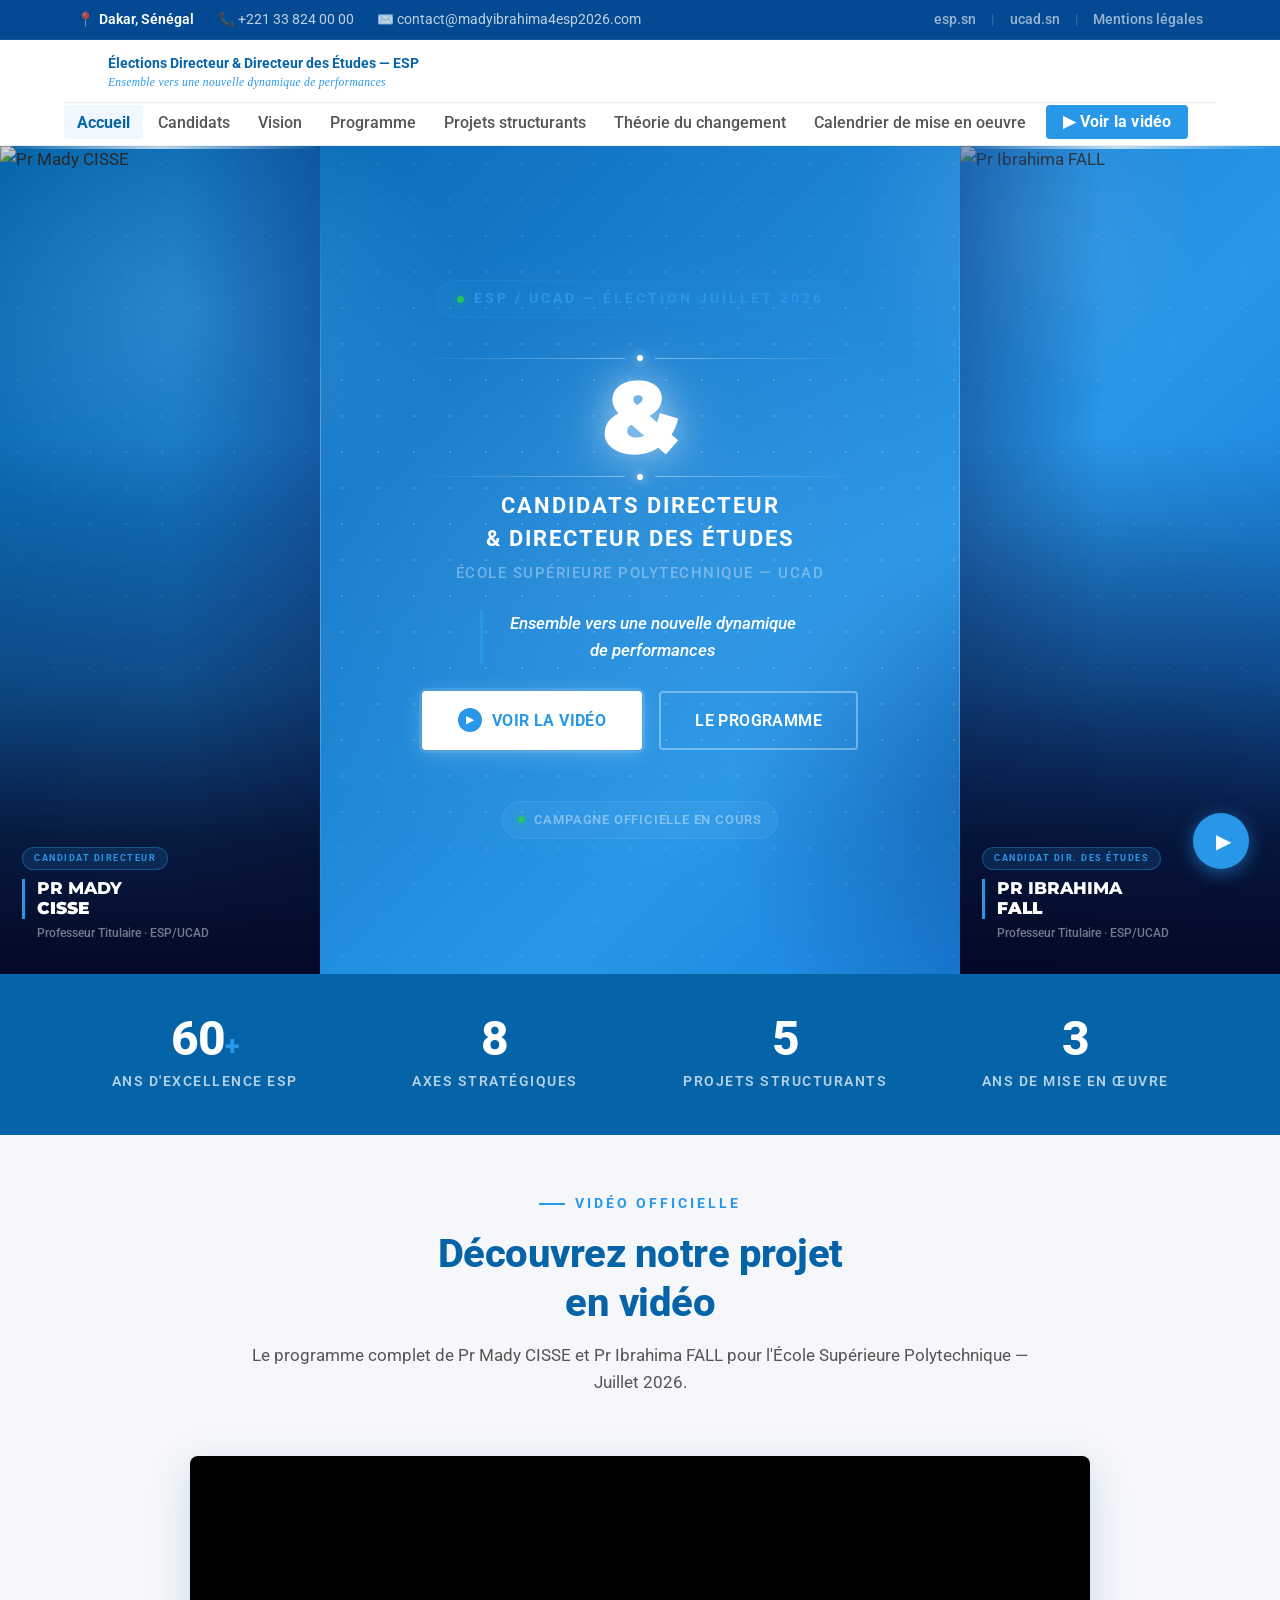
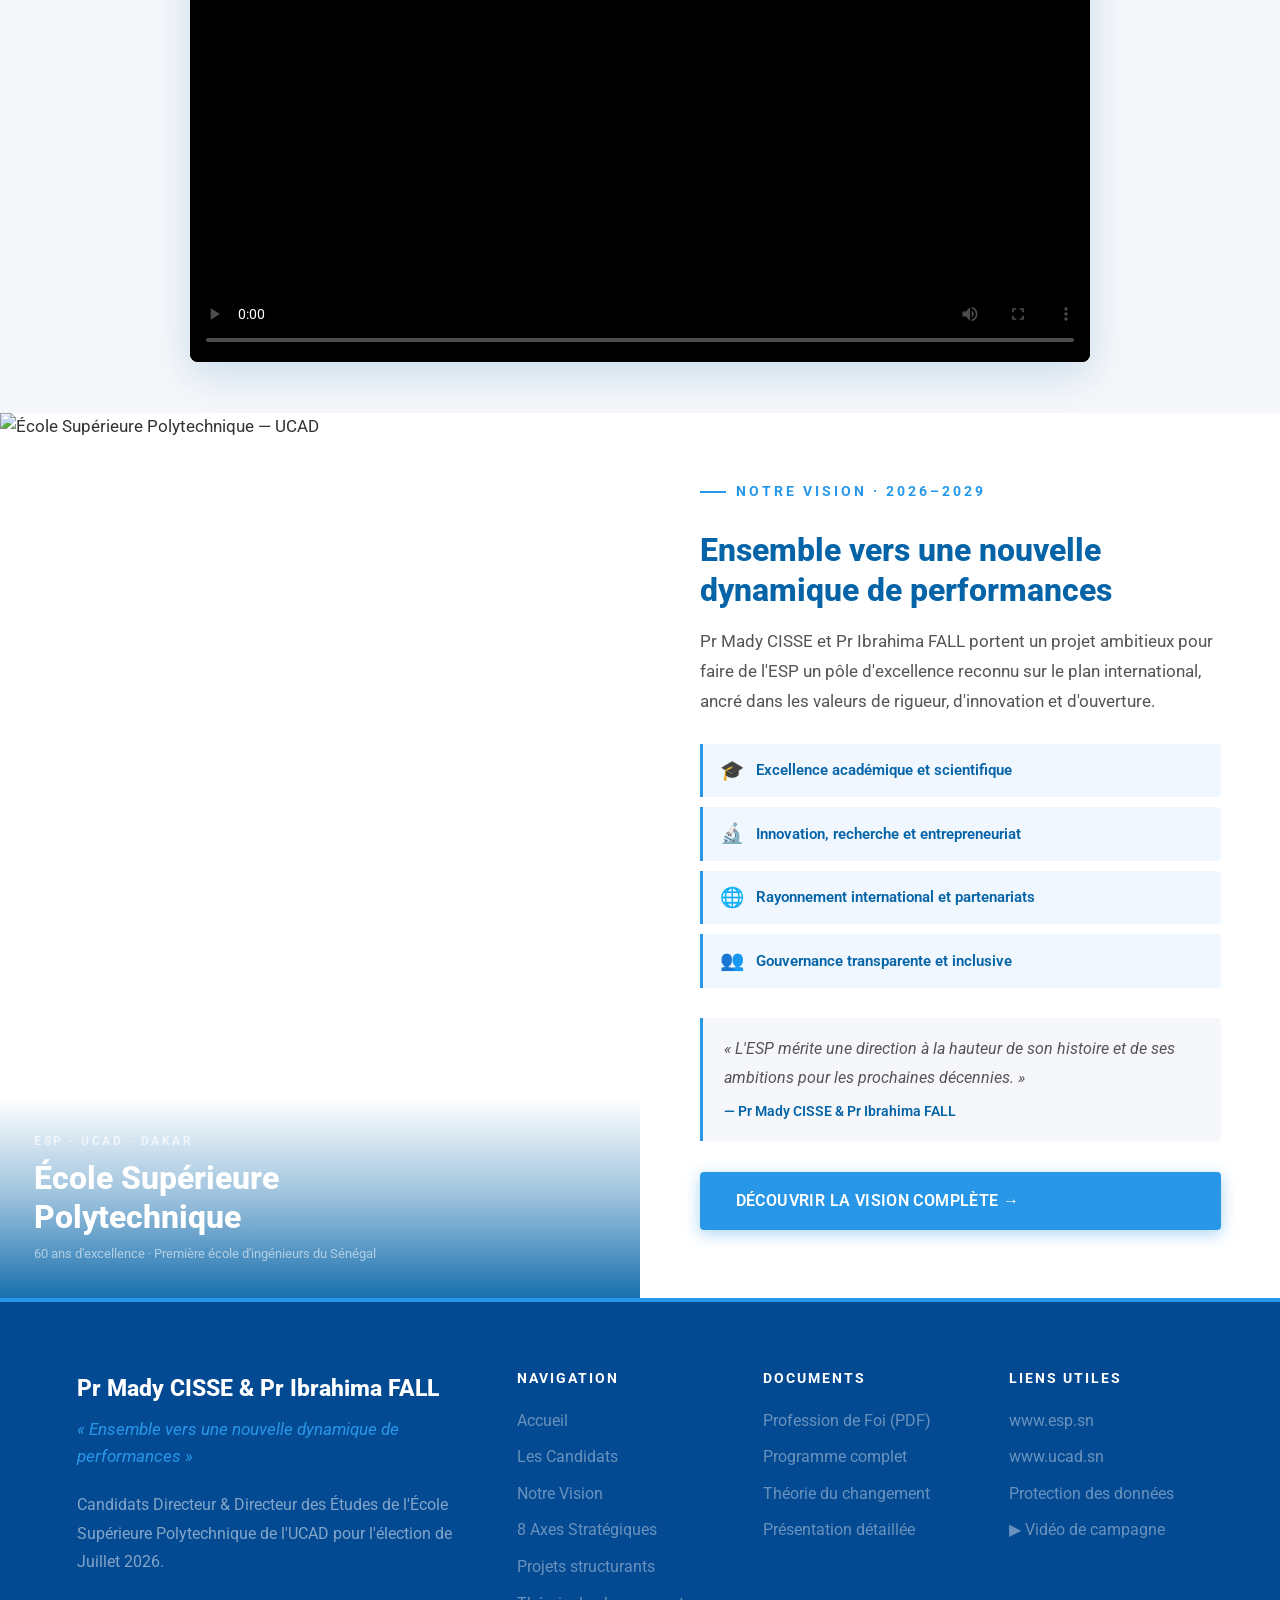
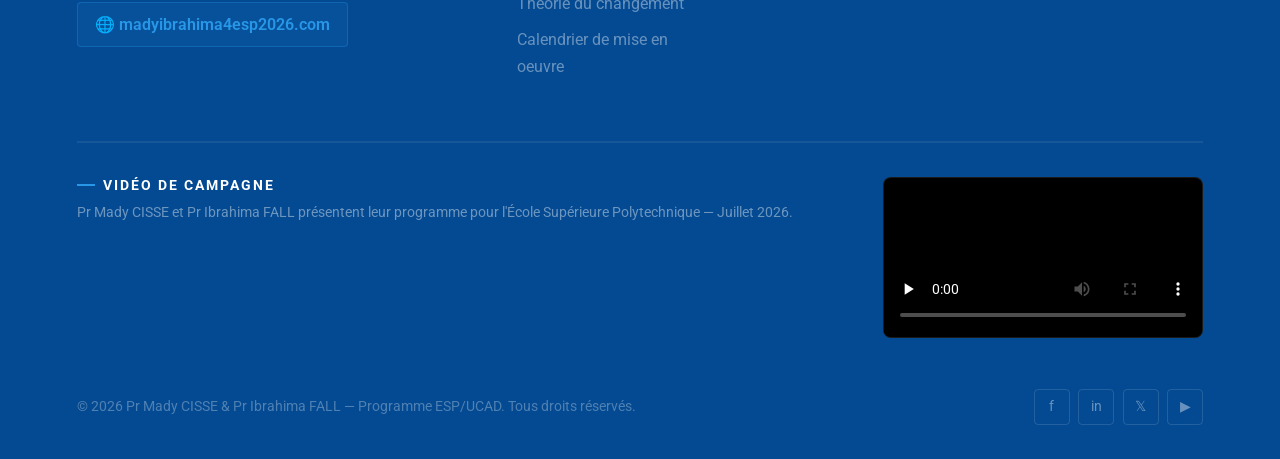
==== index.html @ 5996987d "Add files via upload" ====
<!DOCTYPE html>
<html lang="fr">
<head>
<meta charset="UTF-8">
<meta name="viewport" content="width=device-width, initial-scale=1.0">
<meta http-equiv="X-UA-Compatible" content="IE=edge">
<meta http-equiv="Referrer-Policy" content="strict-origin-when-cross-origin">
<meta http-equiv="Permissions-Policy" content="camera=(), microphone=(), geolocation=(), payment=()">
<title>Pr Mady CISSE & Pr Ibrahima FALL — Programme Officiel ESP/UCAD 2026</title>
<meta name="description" content="Site officiel de campagne de Pr Mady CISSE et Pr Ibrahima FALL, candidats Directeur et Directeur des Études de l'École Supérieure Polytechnique (UCAD) — Juillet 2026.">
<meta name="robots" content="index, follow">
<link rel="canonical" href="https://www.madyibrahima4esp2026.com/">
<meta property="og:type" content="website">
<meta property="og:url" content="https://www.madyibrahima4esp2026.com/">
<meta property="og:title" content="Pr Mady CISSE & Pr Ibrahima FALL — Programme ESP/UCAD 2026">
<meta property="og:description" content="Candidats Directeur & Directeur des Études de l'ESP UCAD. 8 axes stratégiques, 5 projets structurants.">
<meta property="og:locale" content="fr_SN">
<meta name="twitter:card" content="summary_large_image">
<link rel="preconnect" href="https://fonts.googleapis.com">
<link rel="preconnect" href="https://fonts.gstatic.com" crossorigin>
<link href="https://fonts.googleapis.com/css2?family=Montserrat:wght@300;400;600;700;800;900&display=swap" rel="stylesheet">
<link rel="stylesheet" href="styles.css">
</head>
<body>

<!-- ══ TOPBAR ══ -->
<div class="topbar">
  <div class="tb-l">
    <span>📍 <strong>Dakar, Sénégal</strong></span>
    <span>📞 +221 33 824 00 00</span>
    <span>✉️ contact@madyibrahima4esp2026.com</span>
  </div>
  <div class="tb-r">
    <a href="https://www.esp.sn" target="_blank" rel="noopener noreferrer">esp.sn</a>
    <span class="sep">|</span>
    <a href="https://www.ucad.sn" target="_blank" rel="noopener noreferrer">ucad.sn</a>
    <span class="sep">|</span>
    <a href="mentions-legales.html">Mentions légales</a>
  </div>
</div>


<!-- ══ HEADER ══ -->
<header class="site-header">
  <div class="header-inner">
    <a href="index.html" class="brand" aria-label="Accueil">
      <div class="brand-logo">
        <img src="assets/logo.jpg" alt="Logo ESP" onerror="this.style.display='none';this.parentNode.querySelector('.brand-logo-text').style.display='block'">
        <span class="brand-logo-text" style="display:none">ESP</span>
      </div>
      <div class="brand-text">
        <span class="brand-name">Élections Directeur &amp; Directeur des Études — ESP</span>
        <span class="brand-sub">Ensemble vers une nouvelle dynamique de performances</span>
      </div>
    </a>
    <nav aria-label="Navigation principale">
      <ul class="main-nav">
        <li><a href="index.html" class="active">Accueil</a></li>
        <li><a href="candidats.html">Candidats</a></li>
        <li><a href="vision.html">Vision</a></li>
        <li><a href="programme.html">Programme</a></li>
        <li><a href="projets.html">Projets structurants</a></li>
        <li><a href="theorie-du-changement.html">Théorie du changement</a></li>
        <li><a href="theorie-du-changement.html#calendrier">Calendrier de mise en oeuvre</a></li>
        <li><a href="#video" class="cta nav-video">&#9654; Voir la vidéo</a></li>
      </ul>
    </nav>
    <button class="burger" id="menuToggle" aria-label="Ouvrir le menu" aria-expanded="false">
      <span></span><span></span><span></span>
    </button>
  </div>
</header>

<nav class="mobile-nav" id="mobileNav" aria-label="Menu mobile">
  <button class="close-btn" id="closeMenu" aria-label="Fermer">✕</button>
  <a href="index.html">Accueil</a>
  <a href="candidats.html">Les Candidats</a>
  <a href="vision.html">Vision</a>
  <a href="programme.html">Programme</a>
  <a href="projets.html">Projets structurants</a>
  <a href="theorie-du-changement.html">Théorie du changement</a>
  <a href="theorie-du-changement.html#calendrier">Calendrier de mise en oeuvre</a>

</nav>

<!-- ══ HERO ══ -->
<section class="hero" id="top">
  <div class="hero-3col">

    <!-- Photo gauche : Pr Mady CISSE -->
    <div class="h3-photo h3-photo-left">
      <img src="assets/mady2.jpeg" alt="Pr Mady CISSE">
      <div class="h3-photo-grad"></div>
      <div class="h3-photo-info">
        <span class="portrait-tag">Candidat Directeur</span>
        <div class="portrait-name">Pr Mady<br><strong>CISSE</strong></div>
        <div class="portrait-grade">Professeur Titulaire · ESP/UCAD</div>
      </div>
    </div>

    <!-- Centre : contenu -->
    <div class="h3-center">
      <div class="hero-kicker">
        <span class="kicker-pulse"></span>
        ESP / UCAD — Élection Juillet 2026
      </div>
      <div class="h3-divider"><span class="h3-divider-dot"></span></div>
      <div class="h3-ampersand">&amp;</div>
      <div class="h3-divider"><span class="h3-divider-dot"></span></div>
      <h1 class="h3-title">Candidats Directeur<br>&amp; Directeur des Études</h1>
      <p class="h3-school">École Supérieure Polytechnique — UCAD</p>
      <p class="hero-slogan">Ensemble vers une nouvelle dynamique de performances</p>
      <div class="hero-btns" style="justify-content:center;">
        <a href="#video" class="btn btn-play"><span class="play-ic">&#9654;</span> Voir la vidéo</a>
        <a href="programme.html" class="btn btn-outline">Le programme</a>
      </div>
      <div class="h3-live">
        <span class="live-dot"></span>
        <span>Campagne officielle en cours</span>
      </div>
    </div>

    <!-- Photo droite : Pr Ibrahima FALL -->
    <div class="h3-photo h3-photo-right">
      <img src="assets/ibrahima2.jpeg" alt="Pr Ibrahima FALL" style="filter:saturate(.9) brightness(1.02)">
      <div class="h3-photo-grad"></div>
      <div class="h3-photo-info">
        <span class="portrait-tag alt">Candidat Dir. des Études</span>
        <div class="portrait-name">Pr Ibrahima<br><strong>FALL</strong></div>
        <div class="portrait-grade">Professeur Titulaire · ESP/UCAD</div>
      </div>
    </div>

  </div>
</section>

<!-- ══ STATS ══ -->
<section class="stats-bar">
  <div class="stats-grid">
    <div class="stat-card"><div class="stat-num">60<small>+</small></div><div class="stat-label">Ans d'excellence ESP</div></div>
    <div class="stat-card"><div class="stat-num">8</div><div class="stat-label">Axes stratégiques</div></div>
    <div class="stat-card"><div class="stat-num">5</div><div class="stat-label">Projets structurants</div></div>
    <div class="stat-card"><div class="stat-num">3</div><div class="stat-label">Ans de mise en œuvre</div></div>
  </div>
</section>

<!-- ══ VIDEO ══ -->
<section class="section video-section" id="video">
  <div class="container">
    <div class="section-hd center">
      <div class="eyebrow">Vidéo Officielle</div>
      <h2 class="section-title">Découvrez notre projet<br>en vidéo</h2>
      <p class="section-intro">Le programme complet de Pr Mady CISSE et Pr Ibrahima FALL pour l'École Supérieure Polytechnique — Juillet 2026.</p>
    </div>

    <div class="video-wrap reveal">

      <div class="video-embed">
        <video id="mainVideo" controls preload="metadata" poster="video/poster.jpg" loop>
          <source src="video/vid.mp4" type="video/mp4">
          Votre navigateur ne supporte pas la lecture vidéo.
        </video>
      </div>
    

    </div>
  </div>
</section>

<!-- ══ ESP VISION ══ -->
<section class="esp-vis-section reveal" id="institution">
  <div class="esp-vis-layout">

    <!-- Photo ESP -->
    <div class="esp-vis-photo">
      <img src="assets/esp1.jpg" alt="École Supérieure Polytechnique — UCAD" loading="lazy">
      <div class="esp-vis-photo-overlay">
        <div class="esp-vis-photo-tag">ESP · UCAD · Dakar</div>
        <div class="esp-vis-photo-name">École Supérieure<br>Polytechnique</div>
        <div class="esp-vis-photo-sub">60 ans d'excellence · Première école d'ingénieurs du Sénégal</div>
      </div>
    </div>

    <!-- Vision + Slogan -->
    <div class="esp-vis-content">
      <div class="eyebrow">Notre Vision · 2026–2029</div>
      <h2 class="esp-vis-title">Ensemble vers une nouvelle<br>dynamique de performances</h2>
      <p class="esp-vis-intro">Pr Mady CISSE et Pr Ibrahima FALL portent un projet ambitieux pour faire de l'ESP un pôle d'excellence reconnu sur le plan international, ancré dans les valeurs de rigueur, d'innovation et d'ouverture.</p>

      <div class="esp-vis-pillars">
        <div class="esp-vis-pillar">
          <span class="esp-vis-pillar-icon">&#127891;</span>
          <span>Excellence académique et scientifique</span>
        </div>
        <div class="esp-vis-pillar">
          <span class="esp-vis-pillar-icon">&#128300;</span>
          <span>Innovation, recherche et entrepreneuriat</span>
        </div>
        <div class="esp-vis-pillar">
          <span class="esp-vis-pillar-icon">&#127760;</span>
          <span>Rayonnement international et partenariats</span>
        </div>
        <div class="esp-vis-pillar">
          <span class="esp-vis-pillar-icon">&#128101;</span>
          <span>Gouvernance transparente et inclusive</span>
        </div>
      </div>

      <blockquote class="esp-vis-quote">
        « L'ESP mérite une direction à la hauteur de son histoire et de ses ambitions pour les prochaines décennies. »
        <cite>— Pr Mady CISSE &amp; Pr Ibrahima FALL</cite>
      </blockquote>

      <a href="vision.html" class="btn btn-primary">Découvrir la vision complète →</a>
    </div>

  </div>
</section>

<!-- ══ FOOTER ══ -->
<footer>
  <div class="footer-top">
    <div>
      <div class="foot-name">Pr Mady CISSE &amp; Pr Ibrahima FALL</div>
      <div class="foot-tag">« Ensemble vers une nouvelle dynamique de performances »</div>
      <p class="foot-desc">Candidats Directeur &amp; Directeur des Études de l'École Supérieure Polytechnique de l'UCAD pour l'élection de Juillet 2026.</p>
      <a href="https://www.madyibrahima4esp2026.com" class="foot-link" rel="noopener noreferrer">🌐 madyibrahima4esp2026.com</a>
    </div>
    <div class="footer-col">
      <h4>Navigation</h4>
      <ul>
        <li><a href="index.html">Accueil</a></li>
        <li><a href="candidats.html">Les Candidats</a></li>
        <li><a href="vision.html">Notre Vision</a></li>
        <li><a href="programme.html">8 Axes Stratégiques</a></li>
        <li><a href="projets.html">Projets structurants</a></li>
        <li><a href="theorie-du-changement.html">Théorie du changement</a></li>
        <li><a href="theorie-du-changement.html#calendrier">Calendrier de mise en oeuvre</a></li>
      </ul>
    </div>
    <div class="footer-col">
      <h4>Documents</h4>
      <ul>
        <li><a href="documents/profession-de-foi.pdf" target="_blank" rel="noopener noreferrer">Profession de Foi (PDF)</a></li>
        <li><a href="documents/programme-complet.pdf" target="_blank" rel="noopener noreferrer">Programme complet</a></li>
        <li><a href="documents/theorie-du-changement.pdf" target="_blank" rel="noopener noreferrer">Théorie du changement</a></li>
        <li><a href="documents/presentation.pdf" target="_blank" rel="noopener noreferrer">Présentation détaillée</a></li>
        </ul>
    </div>
    <div class="footer-col">
      <h4>Liens utiles</h4>
      <ul>
        <li><a href="https://www.esp.sn" target="_blank" rel="noopener noreferrer">www.esp.sn</a></li>
        <li><a href="https://www.ucad.sn" target="_blank" rel="noopener noreferrer">www.ucad.sn</a></li>
        <li><a href="mentions-legales.html#donnees">Protection des données</a></li>
        <li><a href="index.html#video">&#9654; Vidéo de campagne</a></li>
      </ul>
    </div>
  </div>
  <div class="footer-video">
    <div class="footer-video-info">
      <h4>Vidéo de campagne</h4>
      <p>Pr Mady CISSE et Pr Ibrahima FALL présentent leur programme pour l'École Supérieure Polytechnique — Juillet 2026.</p>
    </div>
    <video controls preload="none" poster="video/poster.jpg">
      <source src="video/vid.mp4" type="video/mp4">
    </video>
  </div>
  <div class="footer-bot">
    <p class="footer-copy">© 2026 Pr Mady CISSE &amp; Pr Ibrahima FALL — Programme ESP/UCAD. Tous droits réservés.</p>
    <div class="socials">
      <a href="#" class="soc" aria-label="Facebook" rel="noopener noreferrer">f</a>
      <a href="#" class="soc" aria-label="LinkedIn" rel="noopener noreferrer">in</a>
      <a href="#" class="soc" aria-label="Twitter / X" rel="noopener noreferrer">𝕏</a>
      <a href="#" class="soc" aria-label="YouTube" rel="noopener noreferrer">▶</a>
    </div>
  </div>
</footer>

<!-- ══ VIDEO MODAL ══ -->
<div class="video-modal-overlay" id="videoModal" role="dialog" aria-modal="true" aria-labelledby="videoModalTitle">
  <div class="video-modal-box">
    <div class="video-modal-icon">&#9654;</div>
    <h3 id="videoModalTitle">Découvrez notre programme en vidéo</h3>
    <p>Pr Mady CISSE et Pr Ibrahima FALL vous présentent leur vision pour l'École Supérieure Polytechnique — Juillet 2026.</p>
    <div class="video-modal-btns">
      <button class="btn btn-primary video-modal-watch" id="watchVideoBtn">&#9654; Regarder maintenant</button>
      <button class="btn btn-outline-dark video-modal-later" id="laterVideoBtn">Plus tard</button>
    </div>
  </div>
</div>

<script src="main.js" defer></script>
<a href="#video" class="float-vid" aria-label="Voir la vidéo"></a>
</body>
</html>
---- styles.css ----
@import url('https://fonts.googleapis.com/css2?family=Playfair+Display:ital@1&family=Roboto:wght@300;400;500;700;900&display=swap');

/* ═══════════════════════════════════════════════════════════════════
   CHARTE GRAPHIQUE ESP — Couleurs officielles + typographie esp.sn
   Police : système (identique à Hello Elementor / esp.sn)
   Couleurs ESP : #0564A8 dominant · #2897e8 bleu vif · #044a92 bleu profond · #fff · #333
═══════════════════════════════════════════════════════════════════ */

:root {
  --esp-navy:      #0564A8;
  --esp-navy-dark: #044a92;
  --esp-navy-mid:  #1278cc;
  --esp-blue:      #2897e8;
  --esp-blue-dark: #0564A8;
  --esp-blue-pale: #e8f4fd;
  --esp-blue-bg:   #f0f7ff;
  --white:    #ffffff;
  --black:    #000000;
  --text:     #333333;
  --text-mid: #555555;
  --text-lt:  #777777;
  --gray-50:  #fafafa;
  --gray-100: #f5f7fa;
  --gray-200: #ebeef3;
  --gray-300: #d4dde8;
  --border:   #dde3ef;
  --font: "Roboto", -apple-system, BlinkMacSystemFont, "Segoe UI",
          "Helvetica Neue", Arial, "Noto Sans", sans-serif;
  --text-xs:  0.8rem;
  --text-sm:  0.9375rem;
  --text-base: 1rem;
  --text-lg:  1.2rem;
  --text-xl:  1.375rem;
  --text-2xl: 1.625rem;
  --text-3xl: 2rem;
  --text-4xl: 2.375rem;
  --text-5xl: 2.875rem;
  --lh-text:  1.6;
  --lh-head:  1.2;
  --r:    4px;
  --r-lg: 8px;
  --shadow-sm: 0 1px 4px rgba(5,100,168,.08);
  --shadow:    0 4px 20px rgba(5,100,168,.12);
  --shadow-lg: 0 12px 40px rgba(5,100,168,.18);
}

/* ── Reset ── */
*, *::before, *::after { margin:0; padding:0; box-sizing:border-box; }
html { scroll-behavior:smooth; font-size:17px; }
body {
  font-family: var(--font);
  font-size: var(--text-base);
  color: var(--text);
  background: var(--white);
  line-height: var(--lh-text);
  overflow-x: clip;
  -webkit-font-smoothing: antialiased;
}
img { max-width:100%; display:block; }
a { color: inherit; text-decoration: none; }
h1,h2,h3,h4,h5,h6 {
  font-family: var(--font);
  line-height: var(--lh-head);
  font-weight: 700;
  color: var(--black);
}

/* ════════════════════════════════════
   TOPBAR
════════════════════════════════════ */
.topbar {
  background: var(--esp-navy-dark);
  color: rgba(255,255,255,.75);
  font-size: var(--text-xs);
  padding: .5rem 6%;
  display: flex;
  justify-content: space-between;
  align-items: center;
  border-bottom: 1px solid rgba(255,255,255,.08);
}
.tb-l { display:flex; align-items:center; gap:1.4rem; flex-wrap:wrap; }
.tb-l span { display:flex; align-items:center; gap:5px; }
.tb-l strong { color:var(--white); font-weight:600; }
.tb-r { display:flex; align-items:center; gap:.9rem; }
.tb-r a {
  color:rgba(255,255,255,.6);
  font-size:var(--text-xs);
  font-weight:500;
  transition:color .15s;
}
.tb-r a:hover { color:var(--esp-blue); }
.tb-r .sep { color:rgba(255,255,255,.2); }

/* ════════════════════════════════════
   HEADER
════════════════════════════════════ */
.site-header {
  background: var(--white);
  position: sticky;
  top: 0;
  z-index: 300;
  box-shadow: 0 2px 12px rgba(5,100,168,.1);
  border-bottom: 1px solid var(--gray-200);
}
.header-inner {
  max-width: 1280px;
  margin: 0 auto;
  padding: .9rem 5%;
  display: flex;
  align-items: center;
  justify-content: space-between;
  gap: 1.5rem;
}
.brand { display: flex; align-items: center; gap: 12px; min-width:0; overflow:hidden; }
.brand-logo {
  height: 48px; width: auto; flex-shrink: 0;
  display: flex; align-items: center; justify-content: center;
}
.brand-logo img { height: 48px; width: auto; object-fit: contain; display: block; }
.brand-logo-text { font-size: .95rem; font-weight: 800; color: var(--white); letter-spacing: 1px; }
.brand-text { display:flex; flex-direction:column; min-width:0; overflow:hidden; }
.brand-name { font-size: var(--text-sm); font-weight: 700; color: var(--esp-navy); line-height: 1.3; white-space:nowrap; overflow:hidden; text-overflow:ellipsis; }
.brand-sub { font-size: var(--text-xs); color: var(--esp-blue); margin-top: 2px; font-family: Georgia, 'Times New Roman', serif; font-style: italic; letter-spacing: .3px; }
.main-nav { display:flex; list-style:none; align-items:center; gap:.05rem; flex-wrap:nowrap; }
.main-nav a {
  color: var(--text-mid);
  font-size: .78rem;
  font-weight: 500;
  padding: .5rem .65rem;
  border-radius: var(--r);
  transition: all .15s;
}
.main-nav a:hover { color:var(--esp-navy); background:var(--esp-blue-bg); }
.main-nav a.active { color:var(--esp-navy); background:var(--esp-blue-bg); font-weight:700; }
.main-nav a.cta {
  background: var(--esp-navy); color: var(--white);
  padding: .5rem 1rem; font-weight: 600; margin-left: .3rem;
}
.main-nav a.cta:hover { background: var(--esp-navy-dark); }
.main-nav a.cta.active { background: var(--esp-navy-dark); }

/* ── Nav video CTA — pulsing ring ── */
.main-nav a.nav-video {
  background: var(--esp-blue) !important;
  color: var(--white) !important;
  padding: .45rem 1rem !important;
  font-weight: 700 !important;
  letter-spacing: .2px;
  animation: nav-vid-ring 2.6s ease-in-out infinite;
}
.main-nav a.nav-video:hover {
  background: var(--esp-blue-dark) !important;
  animation: none;
  transform: translateY(-1px);
  box-shadow: 0 4px 18px rgba(40,151,232,.55);
}
@keyframes nav-vid-ring {
  0%   { box-shadow: 0 0 0 0 rgba(40,151,232,.65); }
  60%  { box-shadow: 0 0 0 8px rgba(40,151,232,0); }
  100% { box-shadow: 0 0 0 0 rgba(40,151,232,0); }
}
.mobile-nav a.nav-video {
  background: var(--esp-blue) !important;
  color: var(--white) !important;
  font-weight: 700 !important;
  border-radius: var(--r);
}
.burger {
  display:none; flex-direction:column; gap:5.5px;
  cursor:pointer; padding:10px; background:none; border:none;
  border-radius:8px; transition:background .2s;
}
.burger:hover { background:rgba(5,100,168,.07); }
.burger span {
  width:24px; height:2.5px; background:var(--esp-navy);
  border-radius:3px; display:block;
  transition:transform .3s ease, opacity .2s ease, width .25s ease;
}
.burger.open span:nth-child(1) { transform:translateY(8px) rotate(45deg); }
.burger.open span:nth-child(2) { opacity:0; width:0; }
.burger.open span:nth-child(3) { transform:translateY(-8px) rotate(-45deg); }

/* Backdrop */
html.menu-open body { overflow: clip; }

.mobile-overlay {
  position:fixed; inset:0;
  background:rgba(0,8,32,.5);
  z-index:399;
  opacity:0; visibility:hidden;
  transition:opacity .35s, visibility .35s;
  backdrop-filter:blur(3px);
  -webkit-backdrop-filter:blur(3px);
}
.mobile-overlay.open { opacity:1; visibility:visible; }

/* Panneau latéral */
.mobile-nav {
  position:fixed; top:0; right:0;
  height:100vh;
  height:100dvh;
  width:min(300px, 86vw);
  background:var(--white); z-index:400;
  display:flex; flex-direction:column;
  transform:translateX(105%);
  visibility:hidden;
  transition:transform .35s cubic-bezier(.4,0,.2,1), visibility .35s;
  box-shadow:-6px 0 30px rgba(0,8,32,.18);
  overflow-y:auto;
  overflow-x:hidden;
  overscroll-behavior-y:contain;
  -webkit-overflow-scrolling:touch;
  padding-bottom:max(1.5rem, env(safe-area-inset-bottom));
}
.mobile-nav.open { transform:translateX(0); visibility:visible; }

/* En-tête du panneau */
.mob-nav-hd {
  display:flex; align-items:center; justify-content:space-between;
  padding:1rem 1.2rem;
  background:var(--esp-navy);
  flex-shrink:0;
}
.mob-nav-brand { color:var(--white); }
.mob-nav-brand strong { display:block; font-size:.85rem; font-weight:700; letter-spacing:.04em; }
.mob-nav-brand span {
  display:block;
  font-family:'Playfair Display', Georgia, serif;
  font-style:italic;
  font-size:.78rem;
  color:rgba(255,255,255,.82);
  font-weight:400;
  margin-top:4px;
  letter-spacing:.02em;
  line-height:1.35;
}

/* Bouton fermer */
.close-btn {
  width:32px; height:32px;
  background:rgba(255,255,255,.15); border:1px solid rgba(255,255,255,.2);
  border-radius:50%;
  font-size:.95rem; cursor:pointer; color:var(--white);
  display:flex; align-items:center; justify-content:center;
  transition:background .2s;
  flex-shrink:0;
}
.close-btn:hover { background:rgba(255,255,255,.3); }

/* Liens */
.mobile-nav a {
  display:flex; align-items:center; justify-content:space-between;
  padding:.7rem 1.2rem;
  border-bottom:1px solid var(--gray-100);
  color:var(--text); font-size:.9rem; font-weight:600;
  transition:background .15s, color .15s, padding-left .2s;
}
.mobile-nav a::after { content:'›'; font-size:1.2rem; color:var(--esp-blue); opacity:.5; }
.mobile-nav a:hover { background:var(--esp-blue-bg); color:var(--esp-navy); padding-left:1.6rem; }
.mobile-nav a.active { color:var(--esp-blue); background:var(--esp-blue-bg); }

/* CTA */
.mobile-nav a.cta {
  margin:.8rem 1.2rem 1rem;
  padding:.75rem 1.2rem;
  background:var(--esp-navy); color:var(--white) !important;
  border-radius:var(--r-lg);
  justify-content:center;
  font-size:.9rem;
  border-bottom:none;
}
.mobile-nav a.cta::after { display:none; }
.mobile-nav a.cta:hover { background:var(--esp-blue); padding-left:1.2rem; }

/* ════════════════════════════════════
   HERO
════════════════════════════════════ */
@keyframes pulse { 0%,100%{opacity:1} 50%{opacity:.4} }

@keyframes hero-orb-drift {
  0%,100% { transform: translate(0, 0) scale(1); }
  33%      { transform: translate(30px, -20px) scale(1.08); }
  66%      { transform: translate(-20px, 15px) scale(.95); }
}
.hero {
  position: relative;
  background: linear-gradient(135deg, #0564A8 0%, #1478c8 30%, #2897e8 65%, #0c72d4 100%);
  overflow: hidden;
  min-height: 88vh;
  display: flex;
  align-items: stretch;
}
/* Orbes lumineux animés */
.hero::before {
  content: '';
  position: absolute; inset: 0;
  background:
    radial-gradient(ellipse 700px 500px at 50% 50%,  rgba(255,255,255,.07) 0%, transparent 65%),
    radial-gradient(ellipse 500px 400px at 15% 20%,  rgba(90,180,245,.35) 0%, transparent 55%),
    radial-gradient(ellipse 600px 500px at 85% 80%,  rgba(13,60,130,.55)  0%, transparent 60%),
    radial-gradient(ellipse 350px 350px at 80% 10%,  rgba(255,255,255,.1) 0%, transparent 50%);
  pointer-events: none;
  animation: hero-orb-drift 12s ease-in-out infinite;
}
/* Grille de points décorative */
.hero::after {
  content: '';
  position: absolute; inset: 0;
  background-image:
    radial-gradient(circle, rgba(255,255,255,.18) 1px, transparent 1px);
  background-size: 36px 36px;
  pointer-events: none; z-index: 1;
  mask-image: radial-gradient(ellipse 80% 80% at 50% 50%, black 30%, transparent 100%);
  -webkit-mask-image: radial-gradient(ellipse 80% 80% at 50% 50%, black 30%, transparent 100%);
}

/* ── Hero 3 colonnes ── */
.hero-3col {
  position: relative; z-index: 2;
  width: 100%; min-height: 92vh;
  display: grid;
  grid-template-columns: clamp(230px, 26%, 320px) 1fr clamp(230px, 26%, 320px);
  align-items: stretch;
}

/* ── Photos latérales ── */
.h3-photo { position: relative; overflow: hidden; }

/* Accent top blanc nacré */
.h3-photo::before {
  content: '';
  position: absolute; top: 0; left: 0; right: 0; height: 3px;
  background: linear-gradient(90deg, transparent, rgba(255,255,255,.7), transparent);
  z-index: 4;
}
/* Vignette bords intérieurs */
.h3-photo-left::after {
  content: '';
  position: absolute; inset: 0;
  background: linear-gradient(to left, rgba(13,60,130,.5) 0%, transparent 45%);
  pointer-events: none; z-index: 2;
}
.h3-photo-right::after {
  content: '';
  position: absolute; inset: 0;
  background: linear-gradient(to right, rgba(13,60,130,.5) 0%, transparent 45%);
  pointer-events: none; z-index: 2;
}
.h3-photo img {
  width: 100%; height: 100%;
  object-fit: cover; object-position: top center;
  display: block;
  transition: transform .7s cubic-bezier(.25,.46,.45,.94);
  filter: brightness(.85) contrast(1.05) saturate(.95);
}
.h3-photo:hover img {
  transform: scale(1.06);
  filter: brightness(.95) contrast(1.05) saturate(1);
}

/* Dégradé bas */
.h3-photo-grad {
  position: absolute; bottom: 0; left: 0; right: 0; height: 65%;
  background: linear-gradient(to top,
    rgba(4,8,38,1) 0%,
    rgba(4,8,38,.85) 25%,
    rgba(4,8,38,.4) 55%,
    transparent 100%);
  pointer-events: none; z-index: 3;
}

/* Infos bas de photo */
.h3-photo-info {
  position: absolute; bottom: 0; left: 0; right: 0;
  padding: 1.2rem 1.3rem 1.8rem;
  z-index: 4;
}
.h3-photo-info .portrait-tag { margin-bottom: .55rem; }
.h3-photo-info .portrait-name {
  font-size: 1rem;
  border-left: 3px solid var(--esp-blue);
  padding-left: .7rem;
  margin-bottom: .3rem;
}
.h3-photo-info .portrait-grade {
  padding-left: calc(.7rem + 3px);
  font-size: .72rem; color: rgba(255,255,255,.45);
}

/* ── Colonne centre ── */
.h3-center {
  display: flex; flex-direction: column;
  align-items: center; justify-content: center;
  text-align: center;
  padding: 3rem 2.2rem;
  position: relative;
}
/* Séparateurs verticaux blanc nacré */
.h3-center::before, .h3-center::after {
  content: '';
  position: absolute; top: 8%; bottom: 8%; width: 1px;
  background: linear-gradient(to bottom,
    transparent 0%,
    rgba(255,255,255,.25) 30%,
    rgba(255,255,255,.25) 70%,
    transparent 100%);
}
.h3-center::before { left: 0; }
.h3-center::after  { right: 0; }

/* Diviseur décoratif */
.h3-divider {
  display: flex; align-items: center; gap: .7rem;
  width: 80%; margin: .6rem 0;
}
.h3-divider::before, .h3-divider::after {
  content: ''; flex: 1; height: 1px;
  background: linear-gradient(to right, transparent, rgba(255,255,255,.4));
}
.h3-divider::after {
  background: linear-gradient(to left, transparent, rgba(255,255,255,.4));
}
.h3-divider-dot {
  width: 6px; height: 6px; border-radius: 50%;
  background: #fff;
  box-shadow: 0 0 10px rgba(255,255,255,.8), 0 0 22px rgba(255,255,255,.4);
  flex-shrink: 0;
}

/* Grand & blanc lumineux */
.h3-ampersand {
  font-family: 'Montserrat', var(--font);
  font-size: clamp(4rem, 8vw, 7.5rem);
  font-weight: 900; line-height: .9;
  color: #fff;
  filter: drop-shadow(0 0 18px rgba(255,255,255,.5)) drop-shadow(0 0 40px rgba(255,255,255,.2));
  margin: 0; letter-spacing: -2px;
}

/* Titre */
.h3-title {
  font-family: var(--font);
  font-size: clamp(1.1rem, 1.7vw, 1.45rem);
  font-weight: 700; color: var(--white);
  line-height: 1.5; margin-bottom: .4rem;
  text-transform: uppercase; letter-spacing: 2px;
}
.h3-school {
  font-size: .88rem; color: rgba(255,255,255,.35);
  font-weight: 500; margin-bottom: 1.4rem;
  text-transform: uppercase; letter-spacing: 1.5px;
}

/* Slogan dans le centre */
.h3-center .hero-slogan {
  font-size: 1rem;
  max-width: 320px;
  margin-bottom: 1.6rem;
}

/* Badge live */
.h3-live {
  display: inline-flex; align-items: center; gap: .5rem;
  margin-top: 1rem;
  font-size: .78rem; color: rgba(255,255,255,.4);
  background: rgba(255,255,255,.04);
  border: 1px solid rgba(255,255,255,.08);
  padding: .45rem .9rem; border-radius: 100px; font-weight: 600;
  letter-spacing: .8px; text-transform: uppercase;
}

.hero-content {
  position: relative; z-index: 2;
  max-width: 1280px; margin: 0 auto; padding: 0 6%; width: 100%;
  display: grid; grid-template-columns: 1fr clamp(320px, 44%, 520px);
  gap: 2.5rem; align-items: center;
  min-height: 88vh;
}
.hero-left { padding: 4.5rem 0; min-width: 0; overflow: hidden; }

.hero-kicker {
  display: inline-flex; align-items: center; gap: 10px;
  font-size: var(--text-xs); font-weight: 700;
  text-transform: uppercase; letter-spacing: 3px;
  color: var(--esp-blue); margin-bottom: 1.6rem;
  padding: .4rem 1.1rem;
  background: rgba(40,151,232,.1);
  border: 1px solid rgba(40,151,232,.25);
  border-radius: 100px;
}
.kicker-pulse {
  width: 7px; height: 7px;
  background: #22c55e; border-radius: 50%;
  box-shadow: 0 0 8px rgba(34,197,94,.7);
  animation: pulse 2s infinite; flex-shrink: 0;
}
.hero-title {
  font-family: 'Montserrat', var(--font);
  font-size: clamp(1.8rem, 3.5vw, 3rem);
  color: var(--white); font-weight: 900;
  line-height: 1.05; letter-spacing: -1px;
  margin-bottom: 1.2rem;
}
.ht-prenom {
  display: block; font-weight: 700; font-size: .52em;
  color: rgba(255,255,255,.5); letter-spacing: 7px;
  text-transform: uppercase; margin-bottom: .06em;
  font-family: 'Montserrat', var(--font);
}
.ht-nom {
  display: block; font-weight: 900;
  text-transform: uppercase; color: var(--white); line-height: 1;
}
.ht-amp {
  display: block; font-family: 'Montserrat', var(--font);
  font-weight: 300; font-size: .3em;
  color: var(--esp-blue); letter-spacing: 8px;
  text-transform: uppercase; margin: .45em 0;
}
.hero-role {
  font-size: var(--text-sm); color: rgba(255,255,255,.5);
  margin-bottom: 1.4rem; padding-bottom: 1.4rem;
  border-bottom: 1px solid rgba(255,255,255,.08); line-height: 1.75;
}
.hero-role strong { color: rgba(255,255,255,.75); font-weight: 600; }
.hero-slogan {
  font-size: var(--text-lg); font-weight: 500; font-style: italic;
  color: var(--white); line-height: 1.6;
  margin: 0 0 1.8rem; padding-left: 1.3rem;
  border-left: 3px solid var(--esp-blue);
  max-width: 500px;
}
.hero-btns { display: flex; gap: 1rem; flex-wrap: wrap; margin-bottom: 2rem; width: 100%; }
.btn {
  display: inline-flex; align-items:center; gap:8px;
  padding: .85rem 2rem; border-radius: var(--r);
  font-size: var(--text-sm); font-weight: 600;
  transition: all .2s; border: 2px solid transparent;
  cursor: pointer; text-transform: uppercase; letter-spacing: .4px;
}
.btn-primary { background: var(--esp-blue); color: var(--white); border-color: var(--esp-blue); box-shadow: 0 4px 16px rgba(40,151,232,.4); }
.btn-primary:hover { background: var(--esp-blue-dark); border-color: var(--esp-blue-dark); transform: translateY(-2px); box-shadow: 0 6px 22px rgba(40,151,232,.5); }
.btn-outline { background: transparent; color: var(--white); border-color: rgba(255,255,255,.35); }
.btn-outline:hover { border-color: var(--white); background: rgba(255,255,255,.06); }

/* ── Hero bouton vidéo ── */
.btn-play {
  background: var(--white);
  color: var(--esp-blue);
  border-color: var(--white);
  font-weight: 700;
  gap: 10px;
  box-shadow: 0 4px 22px rgba(255,255,255,.22), 0 0 0 3px rgba(255,255,255,.1);
  animation: play-btn-glow 3s ease-in-out infinite;
}
.btn-play:hover {
  background: rgba(255,255,255,.92);
  color: var(--esp-blue-dark);
  transform: translateY(-2px);
  animation: none;
  box-shadow: 0 8px 32px rgba(255,255,255,.35);
}
.btn-play .play-ic {
  width: 24px; height: 24px;
  background: var(--esp-blue);
  color: var(--white);
  border-radius: 50%;
  display: inline-flex; align-items: center; justify-content: center;
  font-size: .6rem;
  flex-shrink: 0;
  transition: background .2s;
}
.btn-play:hover .play-ic { background: var(--esp-blue-dark); }
@keyframes play-btn-glow {
  0%,100% { box-shadow: 0 4px 22px rgba(255,255,255,.22), 0 0 0 3px rgba(255,255,255,.10); }
  50%     { box-shadow: 0 4px 28px rgba(255,255,255,.38), 0 0 0 5px rgba(255,255,255,.18); }
}

.hero-meta {
  display: flex; flex-wrap: wrap;
  border: 1px solid rgba(255,255,255,.08);
  border-radius: var(--r); overflow: hidden;
  background: rgba(255,255,255,.03);
  max-width: 440px;
}
.hero-meta-item {
  flex: 1; padding: .85rem 1.2rem;
  border-right: 1px solid rgba(255,255,255,.08);
  min-width: 100px;
}
.hero-meta-item:last-child { border-right: none; }
.hero-meta-label {
  font-size: 10px; color: rgba(255,255,255,.35);
  text-transform: uppercase; letter-spacing: 1.5px;
  font-weight: 700; margin-bottom: 3px;
}
.hero-meta-value { color: var(--white); font-size: var(--text-sm); font-weight: 700; }

/* Hero droite — portraits candidats */
.hero-right {
  display: flex; flex-direction: column;
  gap: .9rem; align-self: stretch;
  padding: 3rem 0;
}
.hero-portraits {
  display: grid; grid-template-columns: 1fr 1fr;
  gap: .9rem; flex: 1;
  align-items: start;
}

/* Carte portrait */
.hero-portrait {
  display: flex; flex-direction: column;
  border-radius: var(--r-lg);
  overflow: hidden;
  background: rgba(255,255,255,.05);
  border: 1px solid rgba(255,255,255,.1);
  box-shadow: 0 8px 36px rgba(0,0,0,.45);
  transition: transform .3s ease, box-shadow .3s ease;
}
.hero-portrait:hover {
  transform: translateY(-6px);
  box-shadow: 0 20px 55px rgba(0,0,0,.6);
}
.hero-portrait:first-child { border-top: 3px solid var(--esp-blue); }
.hero-portrait.alt {
  border-top: 3px solid rgba(255,255,255,.25);
}

/* Zone photo */
.hero-portrait-img {
  position: relative;
  height: 290px;
  background: #0a0e28;
  overflow: hidden;
  flex-shrink: 0;
}
/* Numéro badge */
.hero-portrait:first-child .hero-portrait-img::before,
.hero-portrait.alt .hero-portrait-img::before {
  content: none;
}
.hero-portrait-img img {
  width: 100%; height: 100%;
  object-fit: cover; object-position: top center;
  transition: transform .45s ease;
}
.hero-portrait:hover .hero-portrait-img img { transform: scale(1.05); }
.hero-portrait::after { display: none; }

/* Section info sous la photo */
.hero-portrait-info {
  padding: .9rem 1rem 1.1rem;
  background: rgba(10,14,45,.78);
  border-top: 1px solid rgba(255,255,255,.07);
}
.portrait-tag {
  display: inline-block; font-size: 9px; font-weight: 700;
  text-transform: uppercase; letter-spacing: 1.5px;
  color: var(--esp-blue); background: rgba(40,151,232,.15);
  border: 1px solid rgba(40,151,232,.35);
  padding: .2rem .65rem; border-radius: 100px; margin-bottom: .5rem;
}
.portrait-tag.alt {
  color: var(--esp-blue);
  background: rgba(40,151,232,.15);
  border-color: rgba(40,151,232,.35);
}
.portrait-name {
  font-family: 'Montserrat', var(--font);
  font-size: 1.05rem; color: var(--white);
  font-weight: 800; line-height: 1.15;
  text-transform: uppercase;
}
.portrait-name strong { font-weight: 900; }
.portrait-grade {
  font-size: 10px; color: rgba(255,255,255,.38);
  margin-top: 4px; font-weight: 500;
}
.hero-right-badge {
  display: flex; align-items: center; gap: .6rem;
  font-size: var(--text-xs); color: rgba(255,255,255,.4);
  background: rgba(255,255,255,.04);
  border: 1px solid rgba(255,255,255,.07);
  padding: .6rem 1rem; border-radius: var(--r); font-weight: 600;
}
.live-dot {
  width: 7px; height: 7px; background: #22c55e;
  border-radius: 50%; box-shadow: 0 0 8px rgba(34,197,94,.6);
  animation: pulse 2s infinite; flex-shrink: 0;
}

/* ════════════════════════════════════
   PAGE BANNER — bandeau des pages internes
════════════════════════════════════ */
.page-banner {
  background: var(--esp-navy);
  padding: 2rem 6%;
  border-bottom: 4px solid var(--esp-blue);
  position: relative;
  overflow: hidden;
}
.page-banner::before {
  content: '';
  position: absolute; inset: 0;
  background: radial-gradient(ellipse 700px 400px at 80% 50%, rgba(40,151,232,.18) 0%, transparent 65%);
  pointer-events: none;
}
.page-banner .container { max-width: 1280px; margin: 0 auto; position: relative; z-index: 1; }
.page-banner .eyebrow { color: var(--esp-blue); margin-bottom: 0.8rem; }
.page-banner .eyebrow::before { background: var(--esp-blue); }
.page-banner-title {
  font-size: clamp(1.7rem, 3.5vw, 2.5rem);
  color: var(--white); font-weight: 800;
  margin-bottom: 0.4rem; letter-spacing: -0.5px;
}
.page-banner-sub { color: rgba(255,255,255,.6); font-size: var(--text-base); max-width: 640px; line-height: 1.6; }

/* ════════════════════════════════════
   GENERIQUE SECTIONS
════════════════════════════════════ */
.section { padding:3rem 6%; }
.container { max-width:1280px; margin:0 auto; }
.section-hd { max-width:800px; margin-bottom:3.5rem; }
.section-hd.center { margin-left:auto; margin-right:auto; text-align:center; }
.eyebrow {
  display: inline-flex; align-items:center; gap:10px;
  font-size: var(--text-xs); font-weight:700;
  text-transform: uppercase; letter-spacing:3px;
  color: var(--esp-blue); margin-bottom:.9rem;
}
.eyebrow::before { content:''; width:26px; height:2px; background:var(--esp-blue); flex-shrink:0; }
.section-hd.center .eyebrow { justify-content:center; }
.section-title { font-size: var(--text-4xl); font-weight: 800; color: var(--esp-navy); letter-spacing: -.5px; margin-bottom:.9rem; line-height: var(--lh-head); }
.section-intro { color:var(--text-mid); font-size:var(--text-base); line-height:var(--lh-text); }

/* ════════════════════════════════════
   STATS
════════════════════════════════════ */
.stats-bar { background:var(--esp-navy); padding:2.5rem 6%; }
.stats-grid { max-width:1280px; margin:0 auto; display:grid; grid-template-columns:repeat(4,1fr); gap:2rem; }
.stat-card { text-align:center; }
.stat-num { font-size: 2.8rem; font-weight: 800; color: var(--white); line-height:1; margin-bottom:.4rem; letter-spacing:-1px; }
.stat-num small { font-size:1.6rem; color:var(--esp-blue); }
.stat-label { font-size: var(--text-xs); color: rgba(255,255,255,.7); text-transform: uppercase; letter-spacing: 1.5px; font-weight: 600; }

/* ════════════════════════════════════
   VISION
════════════════════════════════════ */
.vision { background:var(--white); }
.vision-grid { display:grid; grid-template-columns:1.2fr 1fr; gap:5rem; align-items:center; }
.vision-quote { background: var(--esp-navy); color: var(--white); padding: 3rem; border-radius: var(--r-lg); position: relative; box-shadow: var(--shadow-lg); border-left: 5px solid var(--esp-blue); }
.vision-quote::before { content: '"'; position: absolute; top:.8rem; left:1.5rem; font-size: 6rem; color: rgba(40,151,232,.2); line-height:1; font-weight:800; }
.vision-q { font-size: var(--text-xl); line-height: 1.65; font-weight: 500; margin-bottom: 2rem; position: relative; z-index:1; }
.vision-q strong { color:var(--esp-blue); font-weight:700; }
.vision-attr { display:flex; align-items:center; gap:.9rem; padding-top:1.3rem; border-top:1px solid rgba(255,255,255,.1); }
.attr-line { width:28px; height:2px; background:var(--esp-blue); flex-shrink:0; }
.attr-txt { font-size:var(--text-xs); color:rgba(255,255,255,.6); font-weight:600; text-transform:uppercase; letter-spacing:1.5px; }
.vision-text p { font-size:var(--text-base); line-height:1.85; color:var(--text-mid); margin-bottom:1.1rem; }
.vision-text p strong { color:var(--black); font-weight:700; }
.vision-feats { display:grid; grid-template-columns:1fr 1fr; gap:1rem; margin-top:2rem; }
.vfeat { padding:1rem 1.2rem; background:var(--esp-blue-bg); border-left:4px solid var(--esp-navy); border-radius:0 var(--r) var(--r) 0; }
.vfeat-n { font-size:1.9rem; font-weight:800; color:var(--esp-navy); line-height:1; margin-bottom:4px; }
.vfeat-t { font-size:var(--text-sm); color:var(--text-mid); font-weight:500; }

/* ════════════════════════════════════
   CANDIDATS
════════════════════════════════════ */
.cand-section { background:#eef1f7; }
.cand-grid { display:flex; flex-direction:column; gap:2.5rem; margin-top:1rem; }

/* ── Card horizontale ── */
.cand-card {
  background:var(--white);
  border-radius:var(--r-lg); overflow:hidden;
  box-shadow:0 4px 28px rgba(5,100,168,.1);
  border:1px solid var(--gray-200);
  display:grid;
  grid-template-areas:"banner banner" "head body";
  grid-template-columns:360px 1fr;
  grid-template-rows:3px 1fr;
  transition:box-shadow .3s;
}
.cand-card:hover { box-shadow:0 14px 44px rgba(5,100,168,.16); }

/* Bandeau couleur top */
.cand-banner { grid-area:banner; height:3px; background:var(--esp-navy); }
.cand-banner.alt { background:var(--esp-blue); }

/* ── Colonne PHOTO gauche ── */
.cand-head {
  grid-area:head;
  position:relative; overflow:hidden;
  min-height:480px; background:#07102a;
}
.cand-head::after {
  content:''; position:absolute; inset:0; z-index:1;
  background:
    linear-gradient(to right, rgba(7,16,42,0) 55%, rgba(7,16,42,.45) 100%),
    linear-gradient(to top, rgba(7,16,42,.92) 0%, rgba(7,16,42,.45) 45%, rgba(7,16,42,.05) 100%);
}
.cand-photo { position:absolute; inset:0; width:100%; height:100%; }
.cand-photo img { width:100%; height:100%; object-fit:cover; object-position:center top; }
.cand-head-info {
  position:absolute; bottom:0; left:0; right:0;
  padding:1.5rem 1.8rem; z-index:2;
}
.cand-poste {
  display:inline-block; font-size:9px; font-weight:700;
  text-transform:uppercase; letter-spacing:2px;
  color:var(--esp-blue); background:rgba(40,151,232,.18);
  padding:.28rem .85rem; border-radius:100px; margin-bottom:.5rem;
  border:1px solid rgba(40,151,232,.45);
}
.cand-poste.alt {
  color:rgba(255,255,255,.9); background:rgba(255,255,255,.15);
  border-color:rgba(255,255,255,.3);
}
.cand-name { font-size:var(--text-2xl); font-weight:800; color:#fff; line-height:1.15; }
.cand-titre { font-size:var(--text-xs); color:rgba(255,255,255,.5); margin-top:.3rem; line-height:1.4; }

/* ── Colonne CONTENU droite ── */
.cand-body {
  grid-area:body;
  padding:2.2rem 2.8rem 2.2rem 2.4rem;
  display:flex; flex-direction:column; justify-content:center;
  border-left:1px solid var(--gray-100);
}
.cand-body p { font-size:var(--text-sm); line-height:1.8; color:var(--text-mid); margin-bottom:1rem; }
.cand-body ul {
  list-style:none; margin:0 0 .5rem; padding:0;
  display:grid; grid-template-columns:1fr 1fr; gap:.38rem .6rem;
}
.cand-body ul li {
  font-size:.8rem; line-height:1.55; color:var(--text-mid);
  padding:.2rem 0 .2rem 1rem; position:relative;
  border-bottom:1px solid var(--gray-100);
}
.cand-body ul li:last-child { border-bottom:none; }
.cand-body ul li::before {
  content:''; position:absolute; left:0; top:.63em;
  width:5px; height:5px; border-radius:50%; background:var(--esp-blue); flex-shrink:0;
}
.cand-chips {
  display:flex; flex-wrap:wrap; gap:.45rem;
  margin-top:1.3rem; padding-top:1.2rem; border-top:2px solid var(--gray-100);
}
.chip {
  background:var(--esp-blue-bg); color:var(--esp-navy);
  padding:.3rem .9rem; border-radius:100px;
  font-size:var(--text-xs); font-weight:700;
  border:1px solid rgba(5,100,168,.12);
}
.cand-cv-btn {
  display: inline-flex; align-items: center; gap: .55rem;
  margin-top: 1.1rem;
  padding: .6rem 1.2rem;
  background: var(--esp-blue-bg);
  color: var(--esp-blue);
  border: 1px solid rgba(40,151,232,.35);
  border-radius: var(--r);
  font-size: var(--text-sm); font-weight: 700;
  text-decoration: none;
  transition: background .18s, border-color .18s, color .18s, transform .18s;
}
.cand-cv-btn:hover {
  background: var(--esp-blue);
  color: var(--white);
  border-color: var(--esp-blue);
  transform: translateY(-1px);
}
.cand-cv-icon { font-size: 1rem; flex-shrink: 0; }

/* ════════════════════════════════════
   PROGRAMME — 7 AXES
════════════════════════════════════ */
.programme { background:var(--white); }
.prog-layout { display:grid; grid-template-columns:265px 1fr; gap:3rem; margin-top:3rem; }
.prog-sidebar { position:sticky; top:90px; align-self:start; }
.prog-list { list-style:none; background:var(--gray-100); border-radius:var(--r-lg); padding:.5rem; border:1px solid var(--gray-200); }
.prog-item { display:flex; align-items:center; gap:10px; padding:.8rem 1rem; border-radius:var(--r); cursor:pointer; transition:all .15s; font-size:var(--text-sm); color:var(--text-mid); font-weight:500; }
.prog-item:hover { background:var(--white); color:var(--esp-navy); }
.prog-item.active { background:var(--esp-navy); color:var(--white); font-weight:700; }
.prog-item.active .pnum { background:rgba(255,255,255,.18); color:var(--white); }
.pnum { width:26px; height:26px; border-radius:50%; background:var(--esp-blue-bg); color:var(--esp-navy); display:flex; align-items:center; justify-content:center; font-size:var(--text-xs); font-weight:800; flex-shrink:0; }
.prog-panel { display:none; animation:fadeIn .3s ease; }
.prog-panel.active { display:block; }
@keyframes fadeIn{from{opacity:0;transform:translateY(8px)}to{opacity:1;transform:translateY(0)}}
.prog-hdr { border-left:4px solid var(--esp-navy); padding-left:1.5rem; margin-bottom:2rem; }
.prog-axe { font-size:var(--text-xs); color:var(--esp-blue); font-weight:700; text-transform:uppercase; letter-spacing:2.5px; margin-bottom:.5rem; }
.prog-h3 { font-size:var(--text-3xl); font-weight:800; color:var(--esp-navy); line-height:1.2; margin-bottom:.7rem; }
.prog-obj { font-size:var(--text-base); line-height:1.75; color:var(--text-mid); font-style:italic; }
.prog-body { display:grid; grid-template-columns:1fr 1fr; gap:2.5rem; }
.prog-col h4 { font-size:var(--text-xs); font-weight:700; text-transform:uppercase; letter-spacing:2px; color:var(--esp-navy); padding-bottom:.7rem; margin-bottom:1.1rem; border-bottom:2px solid var(--esp-navy); }
.prog-acts { list-style:none; }
.prog-acts li { position:relative; padding:.5rem 0 .5rem 1.4rem; font-size:var(--text-sm); line-height:1.7; color:var(--text-mid); border-bottom:1px dashed var(--gray-200); }
.prog-acts li:last-child { border-bottom:none; }
.prog-acts li::before { content:''; position:absolute; left:0; top:1rem; width:6px; height:6px; background:var(--esp-blue); border-radius:50%; }
.prog-indic { display:flex; flex-direction:column; gap:.6rem; }
.indic { background:var(--esp-blue-bg); border:1px solid rgba(40,151,232,.15); border-left:3px solid var(--esp-navy); padding:.8rem 1rem; border-radius:0 var(--r) var(--r) 0; font-size:var(--text-sm); line-height:1.55; color:var(--text); }
.indic strong { color:var(--esp-navy); font-weight:700; }

/* ════════════════════════════════════
   PROJETS STRUCTURANTS
════════════════════════════════════ */
.projets { background:var(--gray-100); }

/* ── Ancien compact grid (conservé pour compatibilité) ── */
.ps-grid { display:grid; grid-template-columns:repeat(auto-fit,minmax(300px,1fr)); gap:1.5rem; margin-top:3rem; }
.ps-card { background:var(--white); border-radius:var(--r-lg); overflow:hidden; border:1px solid var(--gray-200); transition:all .25s; display:flex; flex-direction:column; }
.ps-card:hover { transform:translateY(-5px); box-shadow:var(--shadow-lg); border-color:rgba(5,100,168,.3); }
.ps-cover { height:130px; position:relative; display:flex; align-items:flex-end; padding:1.2rem 1.5rem; background:var(--esp-navy); color:var(--white); border-bottom:3px solid var(--esp-blue); }
.ps-cover::before { content:''; position:absolute; top:.8rem; right:1rem; font-size:4rem; font-weight:800; color:rgba(255,255,255,.07); line-height:1; }
.ps-card:nth-child(1) .ps-cover::before{content:'01';} .ps-card:nth-child(2) .ps-cover::before{content:'02';} .ps-card:nth-child(3) .ps-cover::before{content:'03';} .ps-card:nth-child(4) .ps-cover::before{content:'04';} .ps-card:nth-child(5) .ps-cover::before{content:'05';}
.ps-card:nth-child(2) .ps-cover{background:#0564A8;} .ps-card:nth-child(3) .ps-cover{background:#044a92;} .ps-card:nth-child(4) .ps-cover{background:#1278cc;} .ps-card:nth-child(5) .ps-cover{background:#03397a;}
.ps-tag { display:inline-block; background:rgba(40,151,232,.2); padding:.2rem .75rem; border-radius:100px; font-size:10px; font-weight:700; text-transform:uppercase; letter-spacing:1px; margin-bottom:.6rem; border:1px solid rgba(40,151,232,.35); color:var(--esp-blue); }
.ps-title { font-size:var(--text-base); font-weight:700; line-height:1.3; }
.ps-body { padding:1.5rem; flex:1; display:flex; flex-direction:column; }
.ps-body>p { font-size:var(--text-sm); color:var(--text-lt); line-height:1.75; margin-bottom:1rem; }
.ps-acts { list-style:none; margin-top:auto; padding-top:1rem; border-top:1px solid var(--gray-200); }
.ps-acts li { font-size:var(--text-xs); line-height:1.5; color:var(--text-mid); padding:.3rem 0 .3rem 1.1rem; position:relative; }
.ps-acts li::before { content:'→'; position:absolute; left:0; color:var(--esp-blue); font-weight:bold; }

/* ══ PROJETS — HERO ALTERNATING CARDS ══ */
.ps-hero-grid { display:flex; flex-direction:column; gap:2.5rem; margin-top:2rem; }

.ps-hero-card {
  display:grid;
  grid-template-columns:400px 1fr;
  min-height:330px;
  border-radius:var(--r-lg);
  overflow:hidden;
  border:1px solid var(--gray-200);
  box-shadow:var(--shadow);
  background:var(--white);
  opacity:0;
  transform:translateX(-55px);
  transition:opacity .75s ease, transform .75s ease, box-shadow .35s;
}
.ps-hero-card:nth-child(even) {
  grid-template-columns:1fr 400px;
  transform:translateX(55px);
}
.ps-hero-card:nth-child(even) .ps-hero-img { order:2; }
.ps-hero-card:nth-child(even) .ps-hero-cnt  { order:1; }
.ps-hero-card.ps-in { opacity:1; transform:translateX(0); }
.ps-hero-card.ps-in:hover { box-shadow:0 22px 55px rgba(5,100,168,.17); }

/* ── Image ── */
.ps-hero-img { position:relative; overflow:hidden; background:var(--esp-navy); }
.ps-hero-img img {
  position:absolute; inset:0;
  width:100%; height:100%; object-fit:cover;
  transition:transform 1s cubic-bezier(.4,0,.2,1);
  display:block;
}
.ps-hero-card.ps-in:hover .ps-hero-img img { transform:scale(1.08); }

.ps-hero-glaze {
  position:absolute; inset:0;
  background:linear-gradient(155deg, rgba(5,100,168,.52) 0%, rgba(13,21,64,.9) 100%);
  display:flex; flex-direction:column; justify-content:flex-end; padding:1.75rem;
}
.ps-hero-bignum {
  position:absolute; top:.6rem; right:.9rem;
  font-size:8rem; font-weight:800;
  color:rgba(255,255,255,.08); line-height:1;
  pointer-events:none; user-select:none;
}
.ps-hero-chip {
  display:inline-block;
  background:var(--esp-blue); color:#fff;
  font-size:9px; font-weight:700;
  text-transform:uppercase; letter-spacing:1.5px;
  padding:.3rem .9rem; border-radius:100px;
  margin-bottom:.7rem; width:fit-content;
  box-shadow:0 3px 12px rgba(40,151,232,.45);
}
.ps-hero-img-title {
  color:#fff; font-size:.95rem; font-weight:700;
  line-height:1.35; text-shadow:0 2px 8px rgba(0,0,0,.5);
}

/* ── Contenu ── */
.ps-hero-cnt {
  padding:1.75rem 2rem;
  display:flex; flex-direction:column;
  background:var(--white);
}
.ps-hero-cnt-title {
  font-size:var(--text-xl); font-weight:800;
  color:var(--esp-navy); line-height:1.2;
  margin-bottom:1rem;
  padding-bottom:1rem;
  border-bottom:2px solid var(--gray-200);
}
.ps-hero-acts-hd {
  font-size:var(--text-xs); font-weight:700;
  color:var(--esp-blue); text-transform:uppercase;
  letter-spacing:.08em; margin-bottom:.8rem;
  display:flex; align-items:center; gap:.6rem;
}
.ps-hero-acts-hd::before { content:''; width:18px; height:2px; background:var(--esp-blue); flex-shrink:0; }

.ps-hero-acts {
  list-style:none; padding:0; margin:0;
  display:grid; grid-template-columns:1fr 1fr;
  gap:.1rem 1.75rem; flex:1;
}
.ps-hero-acts.col1 { grid-template-columns:1fr; }
.ps-hero-acts li {
  font-size:.83rem; line-height:1.65; color:var(--text-mid);
  padding:.38rem 0 .38rem 1.1rem;
  position:relative; border-bottom:1px solid var(--gray-100);
  opacity:0; transform:translateY(8px);
  transition:opacity .4s ease, transform .4s ease;
}
.ps-hero-card.ps-in .ps-hero-acts li { opacity:1; transform:translateY(0); }
.ps-hero-card.ps-in .ps-hero-acts li:nth-child(1)  { transition-delay:.2s; }
.ps-hero-card.ps-in .ps-hero-acts li:nth-child(2)  { transition-delay:.25s; }
.ps-hero-card.ps-in .ps-hero-acts li:nth-child(3)  { transition-delay:.3s; }
.ps-hero-card.ps-in .ps-hero-acts li:nth-child(4)  { transition-delay:.35s; }
.ps-hero-card.ps-in .ps-hero-acts li:nth-child(5)  { transition-delay:.4s; }
.ps-hero-card.ps-in .ps-hero-acts li:nth-child(6)  { transition-delay:.45s; }
.ps-hero-card.ps-in .ps-hero-acts li:nth-child(7)  { transition-delay:.5s; }
.ps-hero-card.ps-in .ps-hero-acts li:nth-child(n+8) { transition-delay:.55s; }
.ps-hero-acts li::before {
  content:''; position:absolute; left:0; top:.9em;
  width:5px; height:5px; border-radius:50%;
  background:var(--esp-blue); flex-shrink:0;
}
.ps-hero-acts li:last-child { border-bottom:none; }

/* ── Responsive ── */
@media(max-width:920px) {
  .ps-hero-card,
  .ps-hero-card:nth-child(even) {
    grid-template-columns:1fr;
    transform:translateY(40px);
  }
  .ps-hero-card:nth-child(even) .ps-hero-img { order:0; }
  .ps-hero-card:nth-child(even) .ps-hero-cnt  { order:0; }
  .ps-hero-img { min-height:210px; }
  .ps-hero-acts { grid-template-columns:1fr; }
  .ps-hero-cnt { padding:1.25rem; }
  .ps-hero-cnt-title { font-size:var(--text-base); }
  .ps-hero-bignum { font-size:5rem; }
}

/* ════════════════════════════════════
   PROJETS — BLOCS ALTERNÉS
════════════════════════════════════ */
.ps-blk-list { display:flex; flex-direction:column; gap:2.5rem; margin-top:2rem; }

/* ── Bloc principal ── */
.ps-blk {
  display:grid;
  grid-template-areas:"img content" "tog tog" "body body";
  grid-template-columns:42% 58%;
  grid-template-rows:1fr auto auto;
  border-radius:var(--r-lg); overflow:hidden;
  border:1px solid var(--gray-200);
  box-shadow:var(--shadow);
  opacity:0; transform:translateY(42px);
  transition:opacity .75s ease, transform .75s ease, box-shadow .3s;
}
.ps-blk.ps-in { opacity:1; transform:translateY(0); }
.ps-blk.ps-in:hover { box-shadow:0 22px 56px rgba(5,100,168,.16); }

/* Pair : image à droite */
.ps-blk:nth-child(even) {
  grid-template-areas:"content img" "tog tog" "body body";
  grid-template-columns:58% 42%;
}

/* ── Zone IMAGE ── */
.ps-blk-img {
  grid-area:img;
  position:relative; overflow:hidden;
  min-height:460px; background:var(--esp-navy);
}
.ps-blk-img img {
  width:100%; height:100%; object-fit:cover; object-position:center;
  transition:transform 1.1s cubic-bezier(.4,0,.2,1);
}
.ps-blk.ps-in:hover .ps-blk-img img { transform:scale(1.06); }
.ps-blk-overlay {
  position:absolute; inset:0;
  background:linear-gradient(145deg,rgba(5,100,168,.55) 0%,rgba(10,16,50,.9) 100%);
}
.ps-blk-badge {
  position:absolute; top:1.4rem; left:1.4rem;
  background:var(--esp-blue); color:#fff;
  font-size:.6rem; font-weight:800; text-transform:uppercase; letter-spacing:1.5px;
  padding:.28rem .85rem; border-radius:100px;
  box-shadow:0 3px 10px rgba(40,151,232,.45);
}
.ps-blk-bg-num {
  position:absolute; bottom:-.6rem; right:.6rem;
  font-size:10rem; font-weight:900;
  color:rgba(255,255,255,.06); line-height:1;
  pointer-events:none; user-select:none;
}
/* Titre catégorie dans l'image */
.ps-blk-img-label {
  position:absolute; bottom:1.4rem; left:1.4rem; right:1.4rem;
  color:#fff; font-size:1.05rem; font-weight:800; line-height:1.3;
  text-shadow:0 2px 8px rgba(0,0,0,.5);
}

/* ── Zone CONTENU ── */
.ps-blk-content {
  grid-area:content;
  padding:2.8rem 3.2rem;
  display:flex; flex-direction:column; justify-content:center;
  background:var(--white);
}
.ps-blk-tag {
  font-size:.6rem; font-weight:800; text-transform:uppercase;
  letter-spacing:2px; color:var(--esp-blue);
  display:flex; align-items:center; gap:.5rem; margin-bottom:.9rem;
}
.ps-blk-tag::before { content:''; width:22px; height:2px; background:var(--esp-blue); flex-shrink:0; }
.ps-blk-title {
  font-size:var(--text-lg); font-weight:800; color:var(--esp-navy);
  line-height:1.3; margin-bottom:1.3rem;
  padding-bottom:1.1rem; border-bottom:2px solid var(--gray-100);
}
.ps-blk-acts-lbl {
  font-size:.62rem; font-weight:800; text-transform:uppercase;
  letter-spacing:.1em; color:var(--esp-blue);
  display:flex; align-items:center; gap:.45rem; margin-bottom:.75rem;
}
.ps-blk-acts-lbl::before { content:''; width:14px; height:2px; background:var(--esp-blue); flex-shrink:0; }
.ps-blk-acts {
  list-style:none; padding:0; margin:0; flex:1;
  display:grid; grid-template-columns:1fr 1fr; gap:.25rem .9rem;
}
.ps-blk-acts.col1 { grid-template-columns:1fr; }
.ps-blk-acts li {
  font-size:.79rem; line-height:1.6; color:var(--text-mid);
  padding:.28rem 0 .28rem 1rem; position:relative;
  border-bottom:1px solid var(--gray-100);
  opacity:0; transform:translateY(7px);
  transition:opacity .38s ease, transform .38s ease;
}
.ps-blk-acts li:last-child { border-bottom:none; }
.ps-blk-acts li::before {
  content:''; position:absolute; left:0; top:.75em;
  width:4px; height:4px; border-radius:50%; background:var(--esp-blue);
}
.ps-blk.ps-in .ps-blk-acts li { opacity:1; transform:translateY(0); }
.ps-blk.ps-in .ps-blk-acts li:nth-child(1)  { transition-delay:.18s; }
.ps-blk.ps-in .ps-blk-acts li:nth-child(2)  { transition-delay:.22s; }
.ps-blk.ps-in .ps-blk-acts li:nth-child(3)  { transition-delay:.26s; }
.ps-blk.ps-in .ps-blk-acts li:nth-child(4)  { transition-delay:.30s; }
.ps-blk.ps-in .ps-blk-acts li:nth-child(5)  { transition-delay:.34s; }
.ps-blk.ps-in .ps-blk-acts li:nth-child(n+6){ transition-delay:.38s; }

/* Toggle + body exemples span full width */
.ps-blk > .ps-ex-toggle { grid-area:tog; }
.ps-blk > .ps-ex-body   { grid-area:body; }

/* ── Responsive ── */
@media(max-width:860px) {
  .ps-blk,
  .ps-blk:nth-child(even) {
    grid-template-areas:"img" "content" "tog" "body";
    grid-template-columns:1fr;
    grid-template-rows:280px 1fr auto auto;
  }
  .ps-blk-img { min-height:0; }
  .ps-blk-content { padding:1.8rem; }
  .ps-blk-acts { grid-template-columns:1fr; }
}
@media(max-width:520px) {
  .ps-blk-content { padding:1.2rem; }
  .ps-blk-title { font-size:var(--text-base); }
}

/* ════════════════════════════════════
   EXEMPLES DE MISE EN ŒUVRE
════════════════════════════════════ */

/* ── Bouton accordéon ── */
.ps-ex-toggle {
  width:100%; display:flex; align-items:center; justify-content:center; gap:.75rem;
  padding:1rem 2rem;
  background: linear-gradient(135deg, var(--esp-blue) 0%, #0564A8 100%);
  border: none; border-top: 3px solid rgba(255,255,255,.15);
  cursor:pointer; font-size:.78rem; font-weight:800;
  color:#fff; text-transform:uppercase; letter-spacing:.12em;
  flex-shrink:0; position:relative; overflow:hidden;
  box-shadow: 0 4px 18px rgba(40,151,232,.45);
  transition: box-shadow .25s, transform .2s, background .25s;
  animation: toggle-pulse 2.8s ease-in-out infinite;
}
@keyframes toggle-pulse {
  0%,100% { box-shadow: 0 4px 18px rgba(40,151,232,.45); }
  50%      { box-shadow: 0 4px 28px rgba(40,151,232,.85), 0 0 0 4px rgba(40,151,232,.18); }
}
.ps-ex-toggle::before {
  content:'';
  position:absolute; inset:0;
  background: linear-gradient(90deg, transparent 0%, rgba(255,255,255,.12) 50%, transparent 100%);
  transform: translateX(-100%);
  transition: transform .5s ease;
}
.ps-ex-toggle:hover::before { transform: translateX(100%); }
.ps-ex-toggle:hover {
  background: linear-gradient(135deg, #0564A8 0%, #0d4ea3 100%);
  box-shadow: 0 6px 28px rgba(40,151,232,.65);
  transform: translateY(-1px);
  animation: none;
}
.ps-ex-toggle:active { transform: translateY(0); }
.ps-ex-toggle[aria-expanded="true"] {
  background: linear-gradient(135deg, #0d4ea3 0%, #0a3b80 100%);
  animation: none;
  box-shadow: 0 2px 10px rgba(40,151,232,.3);
}
.ps-ex-toggle[aria-expanded="true"] .ps-ex-arr { transform:rotate(180deg); }
.ps-ex-arr {
  width:28px; height:28px; border-radius:50%;
  background:rgba(255,255,255,.2); color:#fff;
  display:flex; align-items:center; justify-content:center;
  font-size:.75rem; line-height:1;
  transition:transform .35s cubic-bezier(.4,0,.2,1), background .2s;
  flex-shrink:0; border: 1px solid rgba(255,255,255,.4);
}
.ps-ex-toggle:hover .ps-ex-arr { background:rgba(255,255,255,.3); }
.ps-ex-toggle[aria-expanded="true"] .ps-ex-arr { background:rgba(255,255,255,.25); }

/* ── Corps accordéon ── */
.ps-ex-body { background:#0d1535; border-top:1px solid rgba(40,151,232,.2); }
.ps-ex-body[hidden] { display:none; }

/* ── Grille exemples (P1, P2, P3) — colonne unique, full-width ── */
.ps-ex-grid { display:flex; flex-direction:column; gap:0; }

/* ── Carte exemple : split sombre ↔ clair ── */
.ps-ex-card { display:grid; grid-template-rows:auto 1fr; border-bottom:1px solid rgba(255,255,255,.06); }
.ps-ex-card:last-child { border-bottom:none; }
.ps-ex-card-hd {
  padding:.75rem 1.4rem;
  font-size:.78rem; font-weight:700; color:#fff; line-height:1.3;
  background:rgba(255,255,255,.05);
  border-left:3px solid var(--esp-blue);
  display:flex; align-items:center; gap:.6rem;
}
.ps-ex-card-hd::before {
  content:'◆'; color:var(--esp-blue); font-size:.5rem; flex-shrink:0;
}
.ps-ex-card-body {
  display:grid; grid-template-columns:1fr 1fr;
  counter-reset:constat;
}
/* Colonne CONSTATS (sombre) */
.ps-ex-card-body > div:first-child {
  padding:.9rem 1.2rem 1rem;
  border-right:1px solid rgba(255,255,255,.06);
}
/* Colonne PROPOSITIONS (légèrement plus claire) */
.ps-ex-card-body > div:last-child {
  padding:.9rem 1.2rem 1rem;
  background:rgba(255,255,255,.04);
}
/* Labels */
.ps-ex-lbl {
  font-size:.62rem; font-weight:800; text-transform:uppercase; letter-spacing:1.4px;
  margin-bottom:.6rem; display:block;
}
.ps-ex-card-body > div:first-child .ps-ex-lbl { color:rgba(255,255,255,.4); }
.ps-ex-card-body > div:last-child  .ps-ex-lbl { color:var(--esp-blue); }
/* Listes */
.ps-ex-ul { list-style:none; padding:0; margin:0; }
/* Constats : numéros */
.ps-ex-card-body > div:first-child .ps-ex-ul li {
  color:rgba(255,255,255,.7); font-size:.75rem; line-height:1.55;
  padding:.28rem 0 .28rem 1.8rem; position:relative;
  border-bottom:1px solid rgba(255,255,255,.05);
  counter-increment:constat;
}
.ps-ex-card-body > div:first-child .ps-ex-ul li:last-child { border-bottom:none; }
.ps-ex-card-body > div:first-child .ps-ex-ul li::before {
  content:counter(constat,decimal-leading-zero);
  position:absolute; left:0; top:.3em;
  font-size:.62rem; font-weight:800; color:var(--esp-blue); font-family:monospace;
}
/* Propositions : coches */
.ps-ex-card-body > div:last-child .ps-ex-ul li {
  color:rgba(255,255,255,.75); font-size:.75rem; line-height:1.55;
  padding:.28rem 0 .28rem 1.4rem; position:relative;
  border-bottom:1px solid rgba(255,255,255,.05);
}
.ps-ex-card-body > div:last-child .ps-ex-ul li:last-child { border-bottom:none; }
.ps-ex-card-body > div:last-child .ps-ex-ul li::before {
  content:'✓'; position:absolute; left:0; top:.28em;
  font-size:.68rem; font-weight:900; color:#4ade80;
}

/* ── Image dans colonne Propositions (Projet 3) ── */
.ps-ex-img-wrap {
  margin: .6rem 0 .8rem;
  border-radius: var(--r);
  overflow: hidden;
  border: 1px solid rgba(40,151,232,.25);
}
.ps-ex-img-wrap img {
  width: 100%; display: block;
  object-fit: cover; max-height: 260px;
}
.ps-ex-img-caption {
  font-size: .62rem; font-weight: 600; text-transform: uppercase; letter-spacing: 1px;
  color: var(--esp-blue); background: rgba(40,151,232,.08);
  padding: .4rem .8rem; line-height: 1.4;
}

/* ── Bannière architecture pleine largeur (Projet 5) ── */
.ps-arch-banner {
  margin: 0; border-bottom: 1px solid rgba(40,151,232,.2);
  position: relative; overflow: hidden;
}
.ps-arch-banner img {
  width: 100%; display: block;
  object-fit: cover; max-height: 380px;
}
.ps-arch-caption {
  position: absolute; bottom: 0; left: 0; right: 0;
  background: linear-gradient(to top, rgba(7,9,30,.95) 0%, transparent 100%);
  padding: 1.5rem 1.4rem .9rem;
  font-size: .8rem; color: rgba(255,255,255,.85); line-height: 1.5;
}
.ps-arch-caption strong { color: var(--esp-blue); }

/* ── Cartes bureaux / centres (P4 & P5) ── */
.ps-bureau-grid {
  display:grid; grid-template-columns:repeat(auto-fit,minmax(260px,1fr));
  gap:0; padding:1.2rem 1.4rem 1.4rem;
  background:#0d1535;
}
.ps-bureau-card {
  background:rgba(255,255,255,.04); border:1px solid rgba(255,255,255,.08);
  border-radius:var(--r-lg); overflow:hidden;
  display:flex; flex-direction:column;
  margin:.4rem;
  transition:background .2s;
}
.ps-bureau-card:hover { background:rgba(255,255,255,.07); }
.ps-bureau-name {
  background:rgba(40,151,232,.15); color:#fff;
  padding:.7rem 1rem; font-size:.8rem; font-weight:700; line-height:1.3;
  border-bottom:1px solid rgba(40,151,232,.3);
  border-top:2px solid var(--esp-blue);
}
.ps-bureau-obj {
  padding:.65rem 1rem;
  border-bottom:1px solid rgba(255,255,255,.07);
}
.ps-bureau-tag {
  font-size:.6rem; font-weight:800; text-transform:uppercase;
  letter-spacing:1.4px; color:rgba(255,255,255,.4); margin-bottom:.3rem; display:block;
}
.ps-bureau-obj-txt {
  font-size:.77rem; line-height:1.5; color:rgba(255,255,255,.65);
  font-style:italic;
  border-left:2px solid var(--esp-blue); padding-left:.6rem;
}
.ps-bureau-missions { padding:.65rem 1rem; flex:1; }
.ps-bureau-missions .ps-bureau-tag { color:var(--esp-blue); }
.ps-bureau-ul { list-style:none; padding:0; margin:0; }
.ps-bureau-ul li {
  font-size:.74rem; line-height:1.55; color:rgba(255,255,255,.65);
  padding:.22rem 0 .22rem 1.1rem; position:relative;
  border-bottom:1px solid rgba(255,255,255,.05);
}
.ps-bureau-ul li:last-child { border-bottom:none; }
.ps-bureau-ul li::before {
  content:'›'; position:absolute; left:0; top:.2em;
  color:var(--esp-blue); font-weight:700; font-size:.85rem;
}

@media(max-width:640px) {
  .ps-ex-card-body { grid-template-columns:1fr; }
  .ps-ex-card-body > div:first-child { border-right:none; border-bottom:1px solid rgba(255,255,255,.06); }
  .ps-bureau-grid { grid-template-columns:1fr; padding:.8rem; }
}

/* ════════════════════════════════════
   GANTT LÉGENDE
════════════════════════════════════ */
.gantt-legend {
  display: flex;
  flex-wrap: wrap;
  gap: 1rem 2rem;
  margin-top: 1.2rem;
  padding: 1rem 1.2rem;
  background: var(--white);
  border: 1px solid var(--gray-200);
  border-radius: var(--r);
}
.gantt-legend-item {
  display: flex; align-items: center; gap: .5rem;
  font-size: var(--text-xs); color: var(--text-mid); font-weight: 600;
}
.gantt-legend-dot {
  width: 12px; height: 12px; border-radius: 2px; flex-shrink: 0;
}
.gantt-legend-dot.c1 { background: var(--esp-navy); }
.gantt-legend-dot.c2 { background: var(--esp-blue); }
.gantt-legend-dot.c3 { background: var(--esp-navy-dark); }
.gantt-legend-dot.c4 { background: var(--esp-navy-mid); }
.gantt-legend-dot.c5 { background: var(--esp-blue-dark); }

/* ════════════════════════════════════
   GANTT
════════════════════════════════════ */
.gantt-hint { display:none; }
.gantt-section { background:var(--white); }
.gantt-wrap { margin-top:3rem; overflow-x:auto; border:1px solid var(--gray-200); border-radius:var(--r-lg); box-shadow:var(--shadow); }
.gantt { width:100%; min-width:900px; border-collapse:collapse; font-size:var(--text-xs); }
.gantt thead tr:first-child th { background:var(--esp-navy); color:var(--white); padding:.7rem .9rem; font-weight:700; font-size:var(--text-xs); text-align:left; }
.gantt thead tr:first-child th.yr { background:var(--esp-blue); text-align:center; font-size:var(--text-xs); border-left:1px solid rgba(255,255,255,.15); }
.gantt thead tr:nth-child(2) th { background:var(--esp-navy-mid); color:rgba(255,255,255,.85); padding:.4rem; font-weight:600; font-size:11px; text-align:center; border-left:1px solid rgba(255,255,255,.1); }
.gantt td { padding:.55rem .9rem; border-bottom:1px solid var(--gray-200); font-size:var(--text-xs); vertical-align:middle; }
.gantt td.lbl { color:var(--text-mid); }
.gantt td.ps-row { background:var(--esp-blue-bg); color:var(--esp-navy); font-weight:700; font-size:var(--text-xs); padding:.7rem .9rem; border-left:3px solid var(--esp-navy); }
.gantt tr:hover td:not(.ps-row) { background:var(--esp-blue-bg); }
.gantt .gbar { height:12px; border-radius:2px; }
.gantt .c1 { background:var(--esp-navy); }
.gantt .c2 { background:var(--esp-blue); }
.gantt .c3 { background:var(--esp-navy-dark); }
.gantt .c4 { background:var(--esp-navy-mid); }
.gantt .c5 { background:var(--esp-blue-dark); }

/* ════════════════════════════════════
   AGENDA
════════════════════════════════════ */
.agenda-section { background:var(--gray-100); }
.agenda-list { margin-top:3rem; }
.ag-card { background:var(--white); border:1px solid var(--gray-200); border-radius:var(--r-lg); padding:1.5rem 2rem; display:grid; grid-template-columns:90px 1fr auto; align-items:center; gap:2rem; margin-bottom:1rem; transition:all .2s; }
.ag-card:hover { border-color:var(--esp-navy); box-shadow:var(--shadow); transform:translateX(4px); }
.ag-card.highlight { background:var(--esp-navy); border-color:var(--esp-navy); border-left:5px solid var(--esp-blue); }
.ag-card.highlight .ag-day { color:var(--esp-blue); }
.ag-card.highlight .ag-mo  { color:rgba(255,255,255,.6); }
.ag-card.highlight .ag-ev  { color:var(--white); }
.ag-card.highlight .ag-loc { color:rgba(255,255,255,.5); }
.ag-card.highlight .ag-loc strong { color:var(--esp-blue); }
.ag-day { font-size:2.2rem; font-weight:800; color:var(--esp-navy); line-height:1; text-align:center; }
.ag-mo  { font-size:var(--text-xs); color:var(--text-lt); text-transform:uppercase; letter-spacing:1.3px; font-weight:700; text-align:center; margin-top:3px; }
.ag-ev  { font-weight:700; font-size:var(--text-lg); color:var(--text); margin-bottom:.25rem; }
.ag-loc { font-size:var(--text-sm); color:var(--text-lt); }
.ag-loc strong { color:var(--esp-navy); font-weight:700; }
.ag-pill { padding:.3rem .85rem; border-radius:100px; font-size:var(--text-xs); font-weight:700; white-space:nowrap; letter-spacing:.5px; text-transform:uppercase; }
.p-vote  { background:var(--esp-navy); color:var(--white); }
.p-event { background:var(--esp-blue-bg); color:var(--esp-navy); border:1px solid rgba(5,100,168,.2); }
.p-info  { background:var(--esp-blue); color:var(--white); }

/* ════════════════════════════════════
   ENGAGEMENT / CONTACT
════════════════════════════════════ */
.engagement { background:var(--esp-navy); color:var(--white); }
.engagement .eyebrow { color:var(--esp-blue); }
.engagement .eyebrow::before { background:var(--esp-blue); }
.engagement .section-title { color:var(--white); }
.engagement .section-intro { color:rgba(255,255,255,.6); }
.eng-grid { display:grid; grid-template-columns:1fr 1.15fr; gap:4rem; margin-top:0; align-items:start; }
.eng-opts { display:flex; flex-direction:column; gap:1rem; }
.eng-opt { background:rgba(255,255,255,.05); border:1px solid rgba(255,255,255,.09); border-radius:var(--r-lg); padding:1.3rem 1.5rem; display:flex; gap:1.2rem; align-items:flex-start; transition:all .2s; }
.eng-opt:hover { background:rgba(40,151,232,.12); border-color:rgba(40,151,232,.4); transform:translateX(4px); }
.eng-num { width:38px; height:38px; border-radius:50%; background:var(--esp-blue); color:var(--white); display:flex; align-items:center; justify-content:center; font-size:var(--text-base); font-weight:800; flex-shrink:0; }
.eng-opt h4 { font-size:var(--text-base); font-weight:700; color:var(--white); margin-bottom:.3rem; }
.eng-opt p  { font-size:var(--text-sm); color:rgba(255,255,255,.55); line-height:1.6; }
.eng-form { background:var(--white); color:var(--text); border-radius:var(--r-lg); padding:2.5rem; box-shadow:0 20px 60px rgba(0,0,0,.4); border-top:4px solid var(--esp-navy); }
.eng-form h3 { font-size:var(--text-2xl); font-weight:800; color:var(--esp-navy); margin-bottom:.3rem; }
.eng-form .sub { font-size:var(--text-sm); color:var(--text-mid); margin-bottom:1.8rem; }
.fg { margin-bottom:1rem; }
.fg label { display:block; font-size:var(--text-xs); font-weight:700; color:var(--text); margin-bottom:.4rem; text-transform:uppercase; letter-spacing:.5px; }
.fg input,.fg select,.fg textarea { width:100%; padding:.8rem 1rem; background:var(--gray-100); border:1.5px solid var(--gray-200); border-radius:var(--r); color:var(--text); font-size:var(--text-base); font-family:var(--font); outline:none; transition:all .15s; }
.fg input:focus,.fg select:focus,.fg textarea:focus { border-color:var(--esp-navy); background:var(--white); box-shadow:0 0 0 3px rgba(5,100,168,.08); }
.fg-row { display:grid; grid-template-columns:1fr 1fr; gap:.8rem; }
.hp-field { position:absolute; left:-9999px; opacity:0; pointer-events:none; }
.btn-submit { width:100%; padding:1rem; border-radius:var(--r); background:var(--esp-navy); color:var(--white); font-size:var(--text-sm); font-weight:700; font-family:var(--font); border:none; cursor:pointer; transition:all .2s; margin-top:.5rem; text-transform:uppercase; letter-spacing:.6px; }
.btn-submit:hover { background:var(--esp-navy-dark); transform:translateY(-1px); }
.btn-submit:disabled { opacity:.6; cursor:not-allowed; transform:none; }
.form-note { font-size:var(--text-xs); color:var(--text-mid); margin-top:1rem; text-align:center; }
.form-note a { color:var(--esp-navy); font-weight:600; }

/* ════════════════════════════════════
   FOOTER
════════════════════════════════════ */
footer { background: var(--esp-navy-dark); color: var(--white); padding: 4rem 6% 2rem; border-top: 4px solid var(--esp-blue); }
.footer-top { max-width:1280px; margin:0 auto; display:grid; grid-template-columns:2fr 1fr 1fr 1fr; gap:3rem; padding-bottom:3rem; border-bottom:1px solid rgba(255,255,255,.07); }
.foot-name { font-size:var(--text-xl); font-weight:800; color:var(--white); margin-bottom:.5rem; }
.foot-tag { font-style:italic; color:var(--esp-blue); font-size:var(--text-base); margin-bottom:1.2rem; }
.foot-desc { font-size:var(--text-sm); color:rgba(255,255,255,.5); line-height:1.8; margin-bottom:1.5rem; }
.foot-link { display:inline-flex; align-items:center; gap:8px; padding:.5rem 1rem; background:rgba(40,151,232,.1); border:1px solid rgba(40,151,232,.3); border-radius:var(--r); font-size:var(--text-sm); color:var(--esp-blue); font-weight:600; }
.foot-link:hover { background:rgba(40,151,232,.2); }
.footer-col h4 { font-size:var(--text-xs); font-weight:700; text-transform:uppercase; letter-spacing:2px; color:var(--white); margin-bottom:1.2rem; }
.footer-col ul { list-style:none; }
.footer-col li { margin-bottom:.55rem; }
.footer-col a { color:rgba(255,255,255,.4); font-size:var(--text-sm); transition:color .15s; }
.footer-col a:hover { color:var(--esp-blue); }
/* ── Footer vidéo ── */
.footer-video {
  max-width: 1280px; margin: 0 auto;
  padding: 2rem 0 1rem;
  border-top: 1px solid rgba(255,255,255,.07);
  display: flex; align-items: flex-start; gap: 2rem; flex-wrap: wrap;
}
.footer-video-info { flex: 1; min-width: 220px; }
.footer-video-info h4 {
  font-size: var(--text-xs); font-weight: 700; text-transform: uppercase;
  letter-spacing: 2px; color: var(--white); margin-bottom: .5rem;
  display: flex; align-items: center; gap: .5rem;
}
.footer-video-info h4::before {
  content: ''; display: inline-block; width: 18px; height: 2px; background: var(--esp-blue); flex-shrink: 0;
}
.footer-video-info p { color: rgba(255,255,255,.42); font-size: var(--text-xs); line-height: 1.6; margin-top: .3rem; }
.footer-video video {
  flex: 0 0 auto; width: 320px; max-width: 100%;
  border-radius: var(--r-lg);
  border: 1px solid rgba(255,255,255,.1);
  display: block;
  background: #000;
}
@media(max-width:640px) { .footer-video { flex-direction:column; } .footer-video video { width:100%; } }

.footer-bot { max-width:1280px; margin:2rem auto 0; display:flex; justify-content:space-between; align-items:center; flex-wrap:wrap; gap:1rem; }
.footer-copy { font-size:var(--text-xs); color:rgba(255,255,255,.3); }
.socials { display:flex; gap:.5rem; }
.soc { width:36px; height:36px; border-radius:var(--r); border:1px solid rgba(255,255,255,.12); display:flex; align-items:center; justify-content:center; color:rgba(255,255,255,.4); font-size:.85rem; transition:all .15s; }
.soc:hover { border-color:var(--esp-blue); color:var(--esp-blue); background:rgba(40,151,232,.08); }

/* ════════════════════════════════════
   VIDEO
════════════════════════════════════ */
.video-section { background: var(--gray-100); }
.video-wrap { max-width: 900px; margin: 0 auto; }
.video-embed {
  position: relative;
  padding-bottom: 56.25%;
  height: 0;
  overflow: hidden;
  border-radius: var(--r-lg);
  box-shadow: var(--shadow-lg);
}
.video-embed iframe,
.video-embed video {
  position: absolute;
  top: 0; left: 0;
  width: 100%; height: 100%;
  border: none;
  background: #000;
}
.video-placeholder {
  position: relative;
  padding-bottom: 56.25%;
  border-radius: var(--r-lg);
  overflow: hidden;
  background: var(--esp-navy);
  border: 2px dashed rgba(40,151,232,.4);
  box-shadow: var(--shadow-lg);
}
.video-placeholder::before {
  content: '';
  position: absolute; inset: 0;
  background: radial-gradient(ellipse 600px 400px at 60% 40%, rgba(40,151,232,.15) 0%, transparent 65%);
  pointer-events: none;
}
.video-placeholder-inner {
  position: absolute;
  inset: 0;
  display: flex;
  flex-direction: column;
  align-items: center;
  justify-content: center;
  gap: 1.2rem;
  padding: 2rem;
  text-align: center;
}
.video-play-btn {
  width: 80px; height: 80px;
  border-radius: 50%;
  background: var(--esp-blue);
  display: flex; align-items: center; justify-content: center;
  font-size: 1.8rem; color: var(--white);
  box-shadow: 0 6px 28px rgba(40,151,232,.55);
  flex-shrink: 0;
}
.video-placeholder-txt {
  font-size: var(--text-xl);
  font-weight: 700;
  color: var(--white);
  margin: 0;
}
.video-placeholder-sub {
  font-size: var(--text-sm);
  color: rgba(255,255,255,.45);
  max-width: 420px;
  line-height: 1.6;
  margin: 0;
}
.video-placeholder-badge {
  display: inline-flex; align-items: center; gap: 8px;
  background: rgba(40,151,232,.15); border: 1px solid rgba(40,151,232,.35);
  border-radius: 100px; padding: .35rem 1rem;
  font-size: var(--text-xs); font-weight: 700;
  color: var(--esp-blue); text-transform: uppercase; letter-spacing: 1.5px;
}

/* ════════════════════════════════════
   VIDEO MODAL
════════════════════════════════════ */
@keyframes vmi-pulse {
  0%,100% { transform: scale(1); opacity: .35; }
  50%      { transform: scale(1.55); opacity: 0; }
}
@keyframes modal-in {
  from { opacity:0; transform: scale(.88) translateY(28px); }
  to   { opacity:1; transform: scale(1) translateY(0); }
}
.video-modal-overlay {
  position: fixed;
  inset: 0;
  z-index: 600;
  background: rgba(4,8,40,.82);
  display: flex;
  align-items: center;
  justify-content: center;
  padding: 1.5rem;
  opacity: 0;
  visibility: hidden;
  transition: opacity .35s ease, visibility .35s ease;
  backdrop-filter: blur(8px);
  -webkit-backdrop-filter: blur(8px);
}
.video-modal-overlay.show { opacity: 1; visibility: visible; }
.video-modal-box {
  background: var(--white);
  border-radius: var(--r-lg);
  padding: 2.5rem 2rem;
  max-width: 460px;
  width: 100%;
  text-align: center;
  box-shadow: 0 24px 70px rgba(0,0,0,.45);
  border-top: 4px solid var(--esp-blue);
  transform: scale(.9) translateY(20px);
  transition: transform .4s cubic-bezier(.34,1.56,.64,1);
}
.video-modal-overlay.show .video-modal-box {
  transform: scale(1) translateY(0);
}
.video-modal-icon {
  width: 72px; height: 72px;
  background: var(--esp-navy);
  border-radius: 50%;
  display: flex; align-items: center; justify-content: center;
  font-size: 1.7rem; color: var(--white);
  margin: 0 auto 1.4rem;
  box-shadow: 0 6px 24px rgba(5,100,168,.4);
  border: 3px solid var(--esp-blue);
}
.video-modal-box h3 {
  font-size: var(--text-xl);
  font-weight: 800;
  color: var(--esp-navy);
  margin-bottom: .75rem;
  line-height: 1.3;
}
.video-modal-box p {
  font-size: var(--text-sm);
  color: var(--text-mid);
  line-height: 1.7;
  margin-bottom: 1.8rem;
}
.video-modal-btns {
  display: flex;
  gap: .75rem;
  justify-content: center;
  flex-wrap: wrap;
}
.video-modal-watch {
  background: var(--esp-navy) !important;
  border-color: var(--esp-navy) !important;
  color: var(--white) !important;
}
.video-modal-watch:hover {
  background: var(--esp-navy-dark) !important;
  border-color: var(--esp-navy-dark) !important;
}

.btn-outline-dark {
  display: inline-flex; align-items:center; gap:8px;
  padding: .85rem 2rem; border-radius: var(--r);
  font-size: var(--text-sm); font-weight: 600;
  transition: all .2s; border: 2px solid var(--gray-300);
  cursor: pointer; text-transform: uppercase; letter-spacing: .4px;
  color: var(--text-mid); background: transparent;
}
.btn-outline-dark:hover {
  border-color: var(--text-mid);
  color: var(--text);
  background: var(--gray-100);
}

/* ════════════════════════════════════
   BOUTON VIDÉO FLOTTANT
════════════════════════════════════ */
.float-vid {
  position: fixed;
  bottom: 1.8rem;
  right: 1.8rem;
  width: 56px;
  height: 56px;
  border-radius: 50%;
  background: var(--esp-blue);
  color: var(--white);
  display: flex;
  align-items: center;
  justify-content: center;
  z-index: 500;
  box-shadow: 0 4px 18px rgba(40,151,232,.55);
  text-decoration: none;
  transition: background .2s, transform .2s, box-shadow .2s;
  animation: float-vid-ring 2.8s ease-in-out infinite;
}
.float-vid::before {
  content: '▶';
  font-size: 1.15rem;
  line-height: 1;
  margin-left: 4px; /* centrage optique du triangle */
}
/* Tooltip */
.float-vid::after {
  content: 'Voir la vidéo';
  position: absolute;
  right: calc(100% + 12px);
  top: 50%;
  transform: translateY(-50%);
  background: rgba(4,8,40,.88);
  color: var(--white);
  padding: .42rem .9rem;
  border-radius: var(--r);
  font-size: .78rem;
  font-weight: 600;
  font-family: var(--font);
  white-space: nowrap;
  letter-spacing: .2px;
  opacity: 0;
  pointer-events: none;
  transition: opacity .2s;
}
.float-vid:hover {
  background: var(--esp-blue-dark);
  transform: scale(1.12);
  animation: none;
  box-shadow: 0 6px 28px rgba(40,151,232,.7);
}
.float-vid:hover::after { opacity: 1; }

@keyframes float-vid-ring {
  0%   { box-shadow: 0 4px 18px rgba(40,151,232,.55), 0 0 0 0   rgba(40,151,232,.5); }
  60%  { box-shadow: 0 4px 18px rgba(40,151,232,.55), 0 0 0 14px rgba(40,151,232,0); }
  100% { box-shadow: 0 4px 18px rgba(40,151,232,.55), 0 0 0 0   rgba(40,151,232,0); }
}
@media(max-width:480px) {
  .float-vid { bottom:1.1rem; right:1.1rem; width:48px; height:48px; }
  .float-vid::before { font-size:1rem; }
}

/* ════════════════════════════════════
   SECTION ESP VISION
════════════════════════════════════ */
.esp-vis-section {
  padding: 0;
  overflow: hidden;
}
.esp-vis-layout {
  display: grid;
  grid-template-columns: 1fr 1fr;
  min-height: 560px;
}

/* Colonne photo */
.esp-vis-photo {
  position: relative;
  overflow: hidden;
  min-height: 480px;
}
.esp-vis-photo img {
  width: 100%; height: 100%;
  object-fit: cover; object-position: center;
  display: block;
  transition: transform .8s ease;
}
.esp-vis-section:hover .esp-vis-photo img { transform: scale(1.04); }
.esp-vis-photo-overlay {
  position: absolute; bottom: 0; left: 0; right: 0;
  padding: 2rem 2rem 2rem;
  background: linear-gradient(to top, rgba(5,100,168,.92) 0%, rgba(5,100,168,.4) 50%, transparent 100%);
  color: var(--white);
}
.esp-vis-photo-tag {
  font-size: .68rem; font-weight: 700; text-transform: uppercase;
  letter-spacing: 2.5px; color: rgba(255,255,255,.65); margin-bottom: .5rem;
}
.esp-vis-photo-name {
  font-size: clamp(1.4rem, 2.5vw, 2rem); font-weight: 800; line-height: 1.2;
}
.esp-vis-photo-sub {
  font-size: .78rem; color: rgba(255,255,255,.55); margin-top: .4rem;
}

/* Colonne contenu */
.esp-vis-content {
  padding: 4rem 3.5rem;
  display: flex; flex-direction: column; justify-content: center;
  background: var(--white);
}
.esp-vis-title {
  font-size: clamp(1.5rem, 2.5vw, 2.1rem);
  font-weight: 800; line-height: 1.25;
  color: var(--esp-navy); margin: .7rem 0 1rem;
}
.esp-vis-intro {
  font-size: var(--text-base); color: var(--text-mid);
  line-height: 1.75; margin-bottom: 1.6rem;
}
.esp-vis-pillars {
  display: flex; flex-direction: column; gap: .6rem; margin-bottom: 1.8rem;
}
.esp-vis-pillar {
  display: flex; align-items: center; gap: .75rem;
  padding: .65rem 1rem;
  background: var(--esp-blue-bg);
  border-left: 3px solid var(--esp-blue);
  border-radius: 0 var(--r) var(--r) 0;
  font-size: .9rem; font-weight: 600; color: var(--esp-navy);
  transition: background .2s, border-color .2s;
}
.esp-vis-pillar:hover {
  background: #dceefa;
  border-color: var(--esp-blue-dark);
}
.esp-vis-pillar-icon { font-size: 1.15rem; flex-shrink: 0; }
.esp-vis-quote {
  font-style: italic; font-size: .95rem; color: var(--text-mid);
  line-height: 1.75; padding: 1rem 1.25rem;
  background: var(--gray-100);
  border-left: 3px solid var(--esp-blue);
  border-radius: 0 var(--r) var(--r) 0;
  margin-bottom: 1.8rem;
}
.esp-vis-quote cite {
  display: block; font-style: normal; font-weight: 600;
  font-size: .8rem; color: var(--esp-navy); margin-top: .5rem;
}

/* Responsive */
@media(max-width:860px) {
  .esp-vis-layout { grid-template-columns: 1fr; }
  .esp-vis-photo  { min-height: 300px; }
  .esp-vis-content { padding: 2.5rem 1.5rem; }
}

/* ════════════════════════════════════
   REVEAL ANIMATION
════════════════════════════════════ */
.reveal { opacity:0; transform:translateY(18px); transition:opacity .6s ease, transform .6s ease; }
.reveal.visible { opacity:1; transform:translateY(0); }

/* ════════════════════════════════════
   RESPONSIVE
════════════════════════════════════ */
/* ── Mobile : burger ── */
@media(max-width:999px) {
  .main-nav { display:none; }
  .burger   { display:flex; }
}

/* ── Desktop ≥1000px : header 2 lignes (identité / menu) ── */
@media(min-width:1000px) {
  .header-inner {
    flex-direction: column;
    align-items:    flex-start;
    gap:            0;
    padding:        .55rem 5%;
  }
  /* Ligne 1 — logo + titre + slogan */
  .brand {
    width:          100%;
    padding-bottom: .3rem;
  }
  .brand-text {
    display:   flex;
    max-width: none;
  }
  .brand-name {
    font-size:  .82rem;
    white-space: nowrap;
    overflow:   hidden;
    text-overflow: ellipsis;
  }
  .brand-sub {
    display:   block;
    font-size: .68rem;
  }
  /* Ligne 2 — menu */
  nav[aria-label="Navigation principale"] {
    width:       100%;
    border-top:  1px solid var(--gray-200);
    padding-top: .3rem;
  }
  .main-nav {
    width:     100%;
    gap:       .15rem;
    flex-wrap: wrap;
  }
  .main-nav a {
    font-size:   var(--text-sm);
    font-weight: 500;
    padding:     .45rem .75rem;
    white-space: nowrap;
  }
  .main-nav a.cta     { padding: .45rem 1.1rem; }
  .main-nav a.nav-video { padding: .43rem 1rem !important; }
}

@media(max-width:950px) {
  .hero-content     { grid-template-columns:1fr; min-height:auto; }
  .hero-portraits   { grid-template-columns:1fr 1fr; gap:.75rem; }
  .hero-3col        { grid-template-columns: clamp(170px,20%,220px) 1fr clamp(170px,20%,220px); }
  .hero-portrait-img { height:240px; }
  .hero-right       { padding:0 0 2.5rem; }
}

@media(max-width:1024px) {
  .vision-grid    { grid-template-columns:1fr; gap:3rem; }
  .prog-layout    { grid-template-columns:1fr; }
  .prog-sidebar   { position:static; }
  .eng-grid       { grid-template-columns:1fr; gap:2.5rem; }
  .footer-top     { grid-template-columns:1fr 1fr; }
  .stats-grid     { grid-template-columns:repeat(2,1fr); }
  .esp-vis-layout { grid-template-columns: 1fr; }
}
@media(max-width:860px) {
  .diag-grid    { grid-template-columns: 1fr !important; }
  .piliers-grid { grid-template-columns: 1fr !important; }
  .esp2029-grid { grid-template-columns: 1fr !important; }
}
@media(max-width:720px) {
  .topbar         { display:none; }
  .hero-content   { padding:1.5rem 6%; min-height:auto; }
  .hero-left      { padding:2rem 0; }
  .hero-title     { font-size:clamp(1.8rem, 7vw, 2.4rem); }
  .hero-portraits   { grid-template-columns:1fr 1fr; gap:.6rem; }
  /* Hero 3col mobile : empilé */
  .hero-3col {
    grid-template-columns: 1fr !important;
    min-height: auto;
  }
  .h3-photo { height: 260px; }
  .h3-photo-left, .h3-photo-right { border: none; border-bottom: 1px solid rgba(255,255,255,.08); }
  .h3-center { padding: 2rem 1.5rem; }
  .hero-portrait-img { height:200px; }
  .hero-portrait-info { padding:.7rem .8rem .85rem; }
  .hero-slogan    { font-size:var(--text-base); max-width:100%; }
  .hero-btns      { flex-direction: column; gap:.7rem; }
  .hero-btns .btn { width: 100%; justify-content: center; padding:.85rem 1.5rem; font-size:var(--text-sm); }
  .portrait-name  { font-size:.88rem; }
  .vision-quote { padding:1.8rem; }
  .vision-q     { font-size:var(--text-lg); }
  .vision-feats { grid-template-columns:1fr; }
  .cand-grid    { gap:1.5rem; }
  .cand-card    { grid-template-areas:"banner" "head" "body"; grid-template-columns:1fr; grid-template-rows:3px 320px 1fr; }
  .cand-head    { min-height:0; }
  .cand-body    { padding:1.5rem; border-left:none; border-top:1px solid var(--gray-100); }
  .cand-body ul { grid-template-columns:1fr; }
  .prog-layout    { grid-template-columns:1fr; gap:0; margin-top:1.5rem; }
  .prog-sidebar   { display:none; }
  .prog-content   { display:flex; flex-direction:column; gap:1rem; }
  .prog-panel     { display:block !important; animation:none !important; border:1px solid var(--gray-200); border-radius:var(--r-lg); overflow:hidden; }
  .prog-hdr       { background:var(--esp-navy); border-left:none; border-top:3px solid var(--esp-blue); padding:1.1rem 1.2rem 1.2rem; margin-bottom:0; cursor:pointer; user-select:none; display:flex; flex-direction:column; align-items:flex-start; }
  .prog-axe       { color:rgba(255,255,255,.6); }
  .prog-h3        { color:var(--white); font-size:var(--text-lg); }
  .prog-obj       { color:rgba(255,255,255,.65); font-size:var(--text-sm); margin-top:.4rem; }
  .prog-arrow     { display:inline-flex; align-items:center; gap:7px; background:var(--esp-blue); color:var(--white); font-size:var(--text-xs); font-weight:700; padding:.4rem 1.1rem; border-radius:100px; margin-top:.9rem; text-transform:uppercase; letter-spacing:.9px; border:none; cursor:pointer; }
  .prog-arrow .arr-chev { display:inline-block; transition:transform .3s ease; }
  .prog-panel.acc-open .prog-arrow { background:rgba(255,255,255,.15); }
  .prog-panel.acc-open .prog-arrow .arr-chev { transform:rotate(180deg); }
  .prog-body-wrap { overflow:hidden; max-height:0; transition:max-height .4s ease; }
  .prog-panel.acc-open .prog-body-wrap { max-height:3000px; }
  .prog-body    { grid-template-columns:1fr; gap:0; padding:1.2rem; }
  .prog-col     { padding-bottom:1rem; }
  .prog-col+.prog-col { padding-top:1rem; border-top:1px solid var(--gray-200); }
  .ag-card      { grid-template-columns:70px 1fr; gap:1rem; padding:1.2rem; }
  .ag-pill      { display:none; }
  .eng-form     { padding:1.8rem; }
  .footer-top   { display:flex !important; flex-direction:column !important; gap:2rem; width:100%; overflow:visible; }
  .footer-top > * { width:100% !important; min-width:0; display:block; overflow:visible; }
  .footer-col ul { display:block !important; overflow:visible; }
  .footer-col li { display:list-item; }
  .fg-row       { grid-template-columns:1fr; }
  footer        { padding: 2.5rem 5% 3rem; overflow:visible; }
  .foot-link    { max-width:100%; white-space:normal; overflow:visible; word-break:break-all; display:block; }
  .footer-bot   { flex-direction:column; align-items:flex-start; gap:.75rem; }
  .footer-copy  { font-size:10px; line-height:1.6; word-break:break-word; }
  .socials      { flex-wrap:wrap; }
  .section      { padding:2.2rem 6%; }
  .gantt-hint   { display:block; text-align:center; font-size:var(--text-xs); color:var(--text-lt); margin-bottom:.75rem; padding:.45rem 1rem; background:var(--esp-blue-bg); border-radius:var(--r); border:1px solid rgba(40,151,232,.2); }
  .gantt        { min-width:600px; font-size:11px; }
  /* Galerie mobile */
  .galerie-grid {
    grid-template-columns: repeat(2, 1fr);
    grid-auto-rows: 150px;
  }
  .gal-item              { grid-column: span 1 !important; grid-row: span 1 !important; }
  .gal-item.gal-tall     { grid-row: span 2 !important; }
  .gal-item.gal-wide-bot { grid-column: span 1 !important; grid-row: span 1 !important; }
  .gal-overlay           { opacity: 1; }
  .gal-desc              { display: none; }
  .gal-desc-bar          { display: none; }
  .gal-item.tapped .gal-desc     { display: block; }
  .gal-item.tapped .gal-desc-bar { display: block; }
  /* Décryptage mobile */
  .vd-step { grid-template-columns: 40px 1fr; gap: .8rem; }
  .vd-step-num { width: 40px; height: 40px; font-size: var(--text-xs); }
  .vd-step::before { left: 19px; top: 40px; }
  .vd-kpis { grid-template-columns: repeat(3, 1fr); padding: 1rem; }
  .vd-kpi-val { font-size: 2rem; }
  .vd-cta-card { flex-direction: column; align-items: flex-start; }
  .vd-cta-card .btn { width: 100%; justify-content: center; }
  .vd-hl-card { padding: 1.2rem; }
  .gal-theme-inner-h { flex-direction: column !important; text-align: center !important; }
  .gal-item.gal-wide-bot .gal-theme-title { font-size: .72rem !important; line-height: 1.3; }
  .gal-item.gal-wide-bot .gal-theme-sub   { display: none; }
  .gal-item.gal-wide-bot .gal-num-inline  { font-size: 1.3rem; }
  .gal-item.gal-wide-bot .gal-icon-inline { font-size: 1.3rem; }
  .gantt thead tr:first-child th:first-child { position:sticky; left:0; z-index:4; }
  .gantt thead tr:nth-child(2) th:first-child { position:sticky; left:0; z-index:4; background:var(--esp-navy-mid); }
  .gantt td.lbl { min-width:130px; max-width:130px; white-space:normal; line-height:1.35; position:sticky; left:0; z-index:2; background:var(--white); box-shadow:3px 0 8px rgba(0,0,0,.07); }
  .gantt tr:hover td.lbl { background:var(--esp-blue-bg); }
  .gantt td.ps-row { position:sticky; left:0; z-index:2; box-shadow:3px 0 8px rgba(0,0,0,.05); }
  .gantt .gbar  { height:10px; }
  .page-banner  { padding:1.4rem 6%; }
  .page-banner-title { font-size:1.4rem; }
}

/* ════════════════════════════════════
   RESPONSIVE COMPLÉMENTAIRE
════════════════════════════════════ */

/* ── Header / brand sur écrans moyens ── */
@media(max-width:900px) {
  .brand-sub   { display:none; }
  .brand-name  { font-size:.8rem; }
  .header-inner{ padding:.75rem 4%; gap:1rem; }
  .topbar      { padding:.4rem 4%; }
}

/* ── Brand text truncation sur petits écrans ── */
@media(max-width:600px) {
  .brand-name  { font-size:.72rem; max-width:220px; white-space:nowrap; overflow:hidden; text-overflow:ellipsis; }
  .brand-logo  { height:38px; }
  .brand-logo img { height:38px; }
  .header-inner{ padding:.65rem 4%; }
}

/* ── Topbar masqué sous 720px (déjà en place) ; ajustement sous 480px ── */
@media(max-width:480px) {
  html { font-size:15px; }
  .section        { padding:2rem 4%; }
  .container      { padding:0; }
  .page-banner    { padding:1.2rem 4%; }
  .page-banner-title { font-size:1.25rem; }
  .page-banner-sub   { font-size:.85rem; }

  /* Hero mobile */
  .h3-center { padding:1.5rem 1rem; }
  .h3-ampersand { font-size:clamp(3rem,14vw,4.5rem); }
  .h3-title { font-size:clamp(.95rem,3.5vw,1.2rem); letter-spacing:1.2px; }
  .hero-btns .btn { font-size:.82rem; padding:.75rem 1.1rem; }
  .hero-kicker { font-size:.65rem; letter-spacing:2px; padding:.35rem .8rem; }

  /* Stats */
  .stats-grid { grid-template-columns:repeat(2,1fr); gap:1rem; }
  .stat-num   { font-size:2rem; }

  /* Section titles */
  .section-title { font-size:var(--text-2xl); }

  /* Vision */
  .vision-quote  { padding:1.2rem; }
  .vision-q      { font-size:var(--text-base); }
  .vfeat         { padding:.75rem 1rem; }

  /* Candidats */
  .cand-card { grid-template-rows:3px 270px 1fr; }
  .cand-body { padding:1.2rem; }
  .cand-body ul { grid-template-columns:1fr; }
  .cand-name { font-size:var(--text-xl); }

  /* Programme */
  .prog-body  { padding:.9rem; }
  .prog-h3    { font-size:var(--text-xl); }

  /* Agenda */
  .ag-card { grid-template-columns:60px 1fr; gap:.75rem; padding:1rem; }
  .ag-day  { font-size:1.8rem; }
  .ag-ev   { font-size:var(--text-base); }

  /* Contact form */
  .eng-form { padding:1.2rem; }

  /* Footer */
  footer    { padding:2rem 4% 2.5rem; }
  .foot-name { font-size:var(--text-base); }

  /* ESP Vision */
  .esp-vis-content { padding:1.8rem 1.2rem; }
  .esp-vis-title   { font-size:1.35rem; }

  /* Boutons */
  .btn { padding:.75rem 1.4rem; font-size:.82rem; }
}

/* ── Très petits écrans (< 360px) ── */
@media(max-width:360px) {
  html { font-size:14px; }
  .header-inner { padding:.6rem 3%; }
  .brand-name   { max-width:160px; }
  .section      { padding:1.8rem 3%; }
  .hero-btns    { gap:.5rem; }
  .cand-card    { grid-template-rows:3px 240px 1fr; }
  .stats-grid   { gap:.75rem; }
  .stat-num     { font-size:1.75rem; }
}

/* ── Tablettes paysage (768px – 1024px) ── */
@media(min-width:769px) and (max-width:1024px) {
  .cand-card {
    grid-template-areas:"banner" "head" "body";
    grid-template-columns:1fr;
    grid-template-rows:3px 340px 1fr;
  }
  .cand-head    { min-height:0; }
  .cand-body    { padding:1.8rem; border-left:none; border-top:1px solid var(--gray-100); }
  .cand-body ul { grid-template-columns:1fr 1fr; }
  .prog-layout  { grid-template-columns:220px 1fr; }
  .footer-top   { grid-template-columns:1fr 1fr; gap:2rem; }
  .stats-grid   { grid-template-columns:repeat(4,1fr); gap:1.2rem; }
}

/* ── Gantt scroll hint visible dès 900px ── */
@media(max-width:900px) {
  .gantt-hint { display:block; }
  .gantt-wrap { overflow-x:auto; -webkit-overflow-scrolling:touch; }
}

/* ── ESP Vision sur mobile ── */
@media(max-width:600px) {
  .esp-vis-photo      { min-height:240px; }
  .esp-vis-content    { padding:2rem 1.2rem; }
  .esp-vis-pillar     { font-size:.82rem; padding:.5rem .8rem; }
  .esp-vis-pillar-icon{ font-size:1rem; }
}

/* ── Footer colonnes ajustement ── */
@media(min-width:721px) and (max-width:1024px) {
  .footer-top { grid-template-columns:1fr 1fr; gap:2rem; }
}
@media(max-width:480px) {
  .footer-top { flex-direction:column !important; gap:1.5rem !important; }
  .footer-video { flex-direction:column; }
  .footer-video video { width:100%; }
}
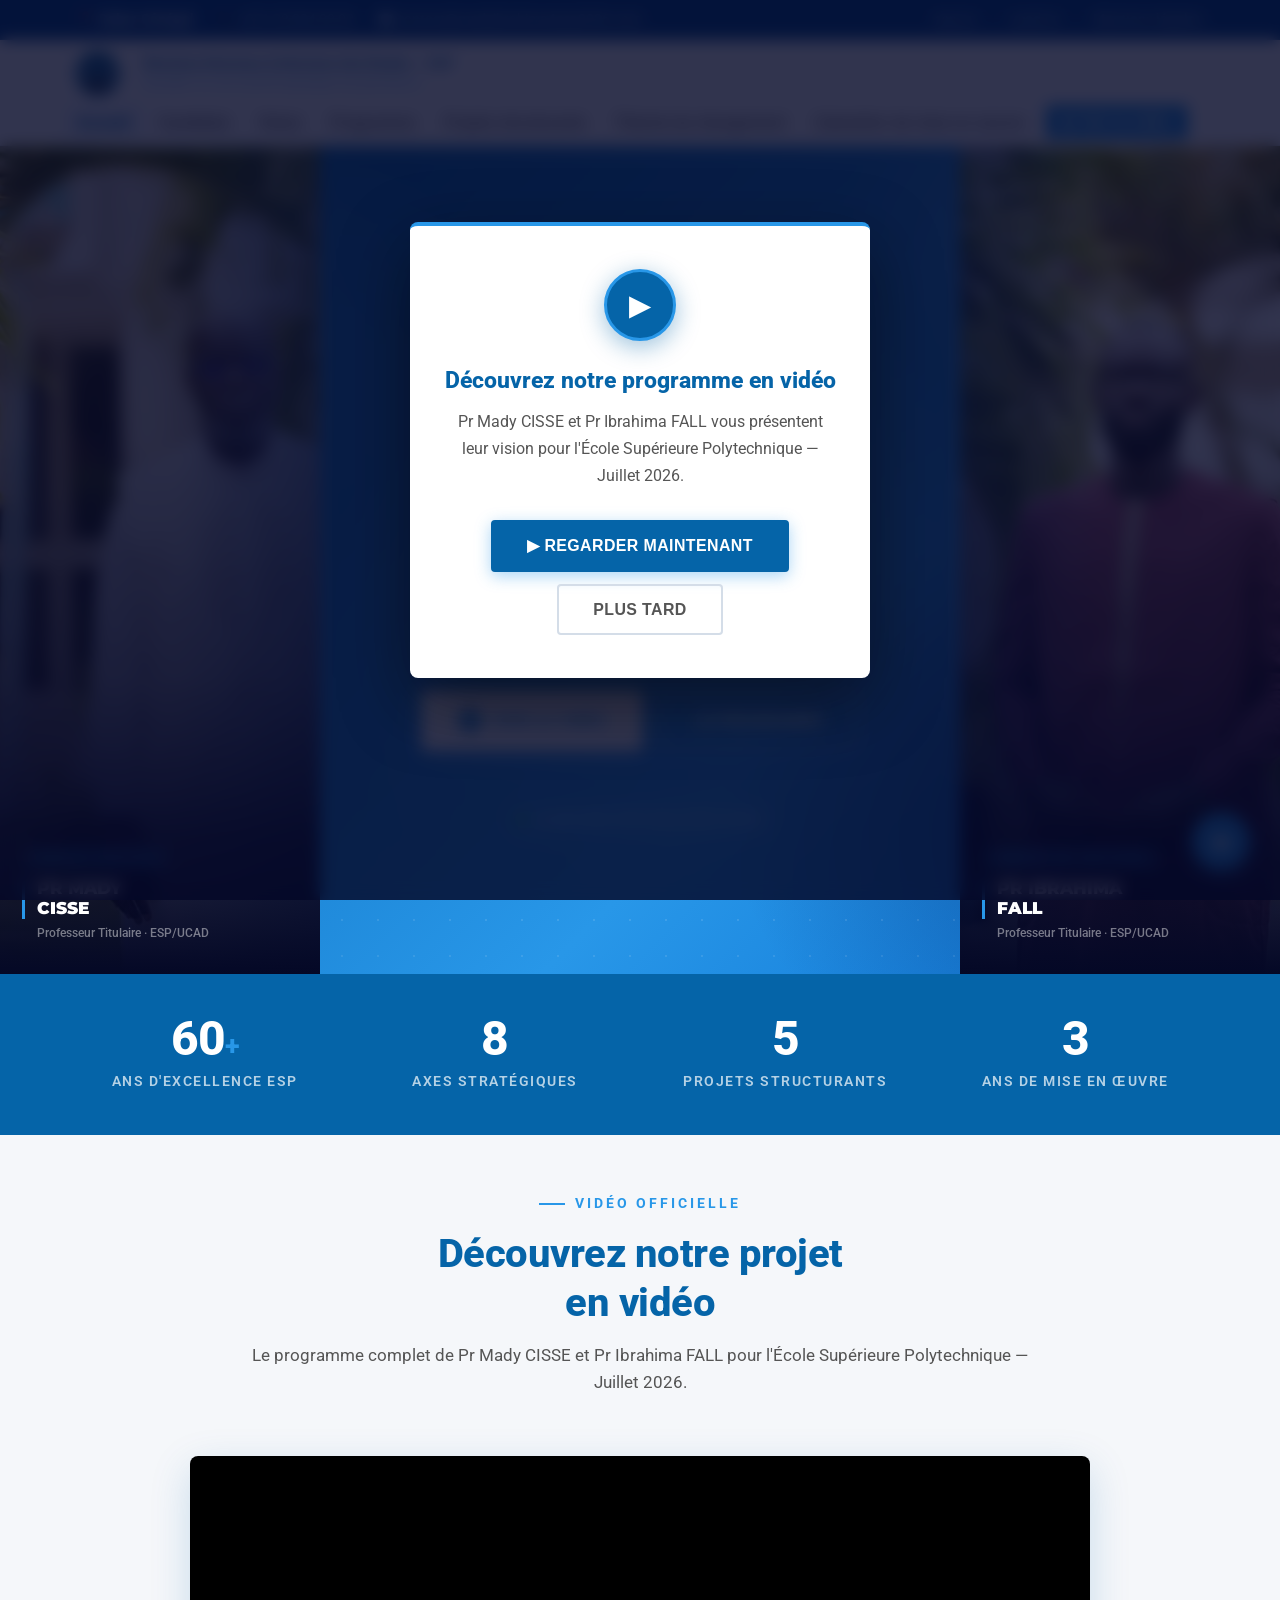
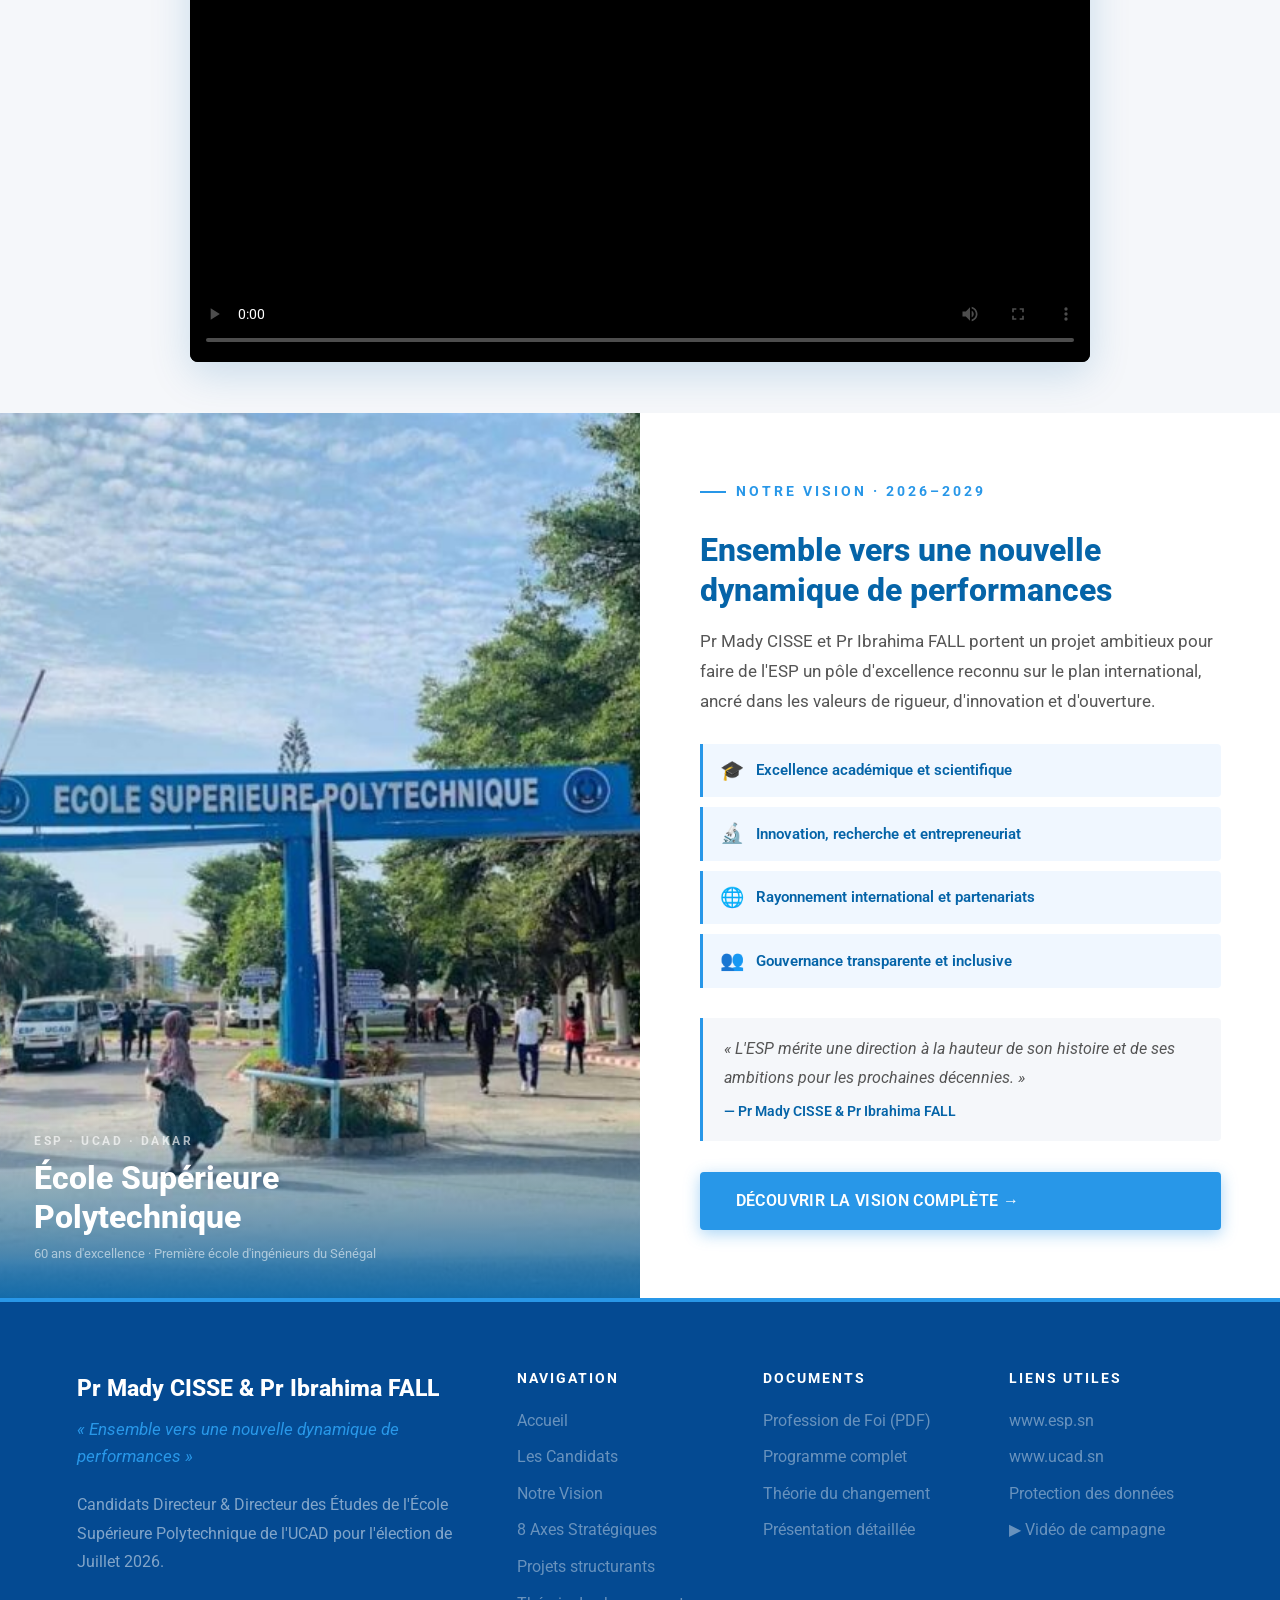
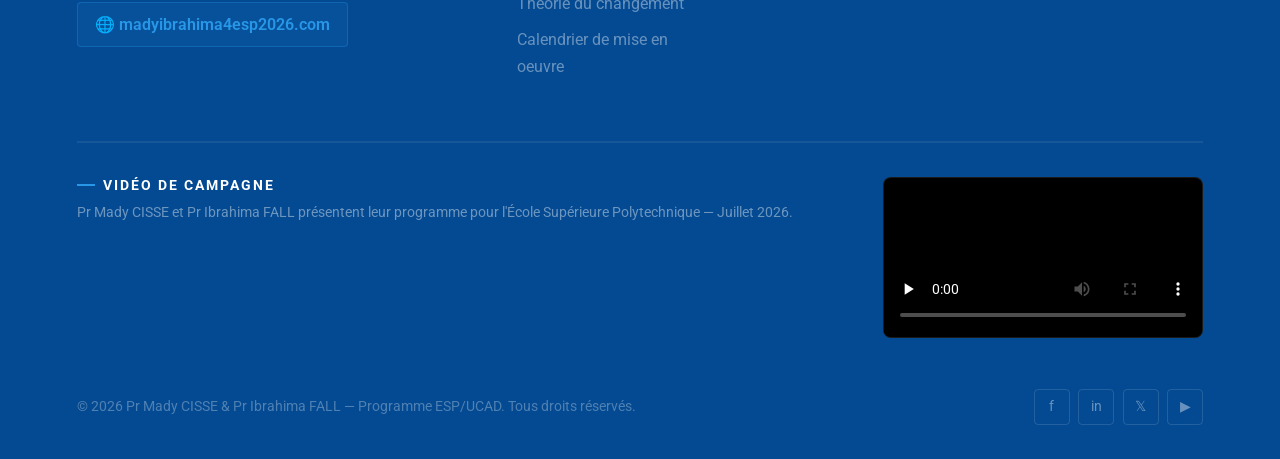
==== commit 12477386: "Update index.html" ====
--- a/index.html
+++ b/index.html
@@ -45,7 +45,7 @@
   <div class="header-inner">
     <a href="index.html" class="brand" aria-label="Accueil">
       <div class="brand-logo">
-        <img src="assets/logo.jpg" alt="Logo ESP" onerror="this.style.display='none';this.parentNode.querySelector('.brand-logo-text').style.display='block'">
+        <img src="logo.jpg" alt="Logo ESP" onerror="this.style.display='none';this.parentNode.querySelector('.brand-logo-text').style.display='block'">
         <span class="brand-logo-text" style="display:none">ESP</span>
       </div>
       <div class="brand-text">
@@ -89,7 +89,7 @@
 
     <!-- Photo gauche : Pr Mady CISSE -->
     <div class="h3-photo h3-photo-left">
-      <img src="assets/mady2.jpeg" alt="Pr Mady CISSE">
+      <img src="mady2.jpeg" alt="Pr Mady CISSE">
       <div class="h3-photo-grad"></div>
       <div class="h3-photo-info">
         <span class="portrait-tag">Candidat Directeur</span>
@@ -122,7 +122,7 @@
 
     <!-- Photo droite : Pr Ibrahima FALL -->
     <div class="h3-photo h3-photo-right">
-      <img src="assets/ibrahima2.jpeg" alt="Pr Ibrahima FALL" style="filter:saturate(.9) brightness(1.02)">
+      <img src="ibrahima2.jpeg" alt="Pr Ibrahima FALL" style="filter:saturate(.9) brightness(1.02)">
       <div class="h3-photo-grad"></div>
       <div class="h3-photo-info">
         <span class="portrait-tag alt">Candidat Dir. des Études</span>
@@ -157,7 +157,7 @@
 
       <div class="video-embed">
         <video id="mainVideo" controls preload="metadata" poster="video/poster.jpg" loop>
-          <source src="video/vid.mp4" type="video/mp4">
+          <source src="vid.mp4" type="video/mp4">
           Votre navigateur ne supporte pas la lecture vidéo.
         </video>
       </div>
@@ -173,7 +173,7 @@
 
     <!-- Photo ESP -->
     <div class="esp-vis-photo">
-      <img src="assets/esp1.jpg" alt="École Supérieure Polytechnique — UCAD" loading="lazy">
+      <img src="esp1.jpg" alt="École Supérieure Polytechnique — UCAD" loading="lazy">
       <div class="esp-vis-photo-overlay">
         <div class="esp-vis-photo-tag">ESP · UCAD · Dakar</div>
         <div class="esp-vis-photo-name">École Supérieure<br>Polytechnique</div>
